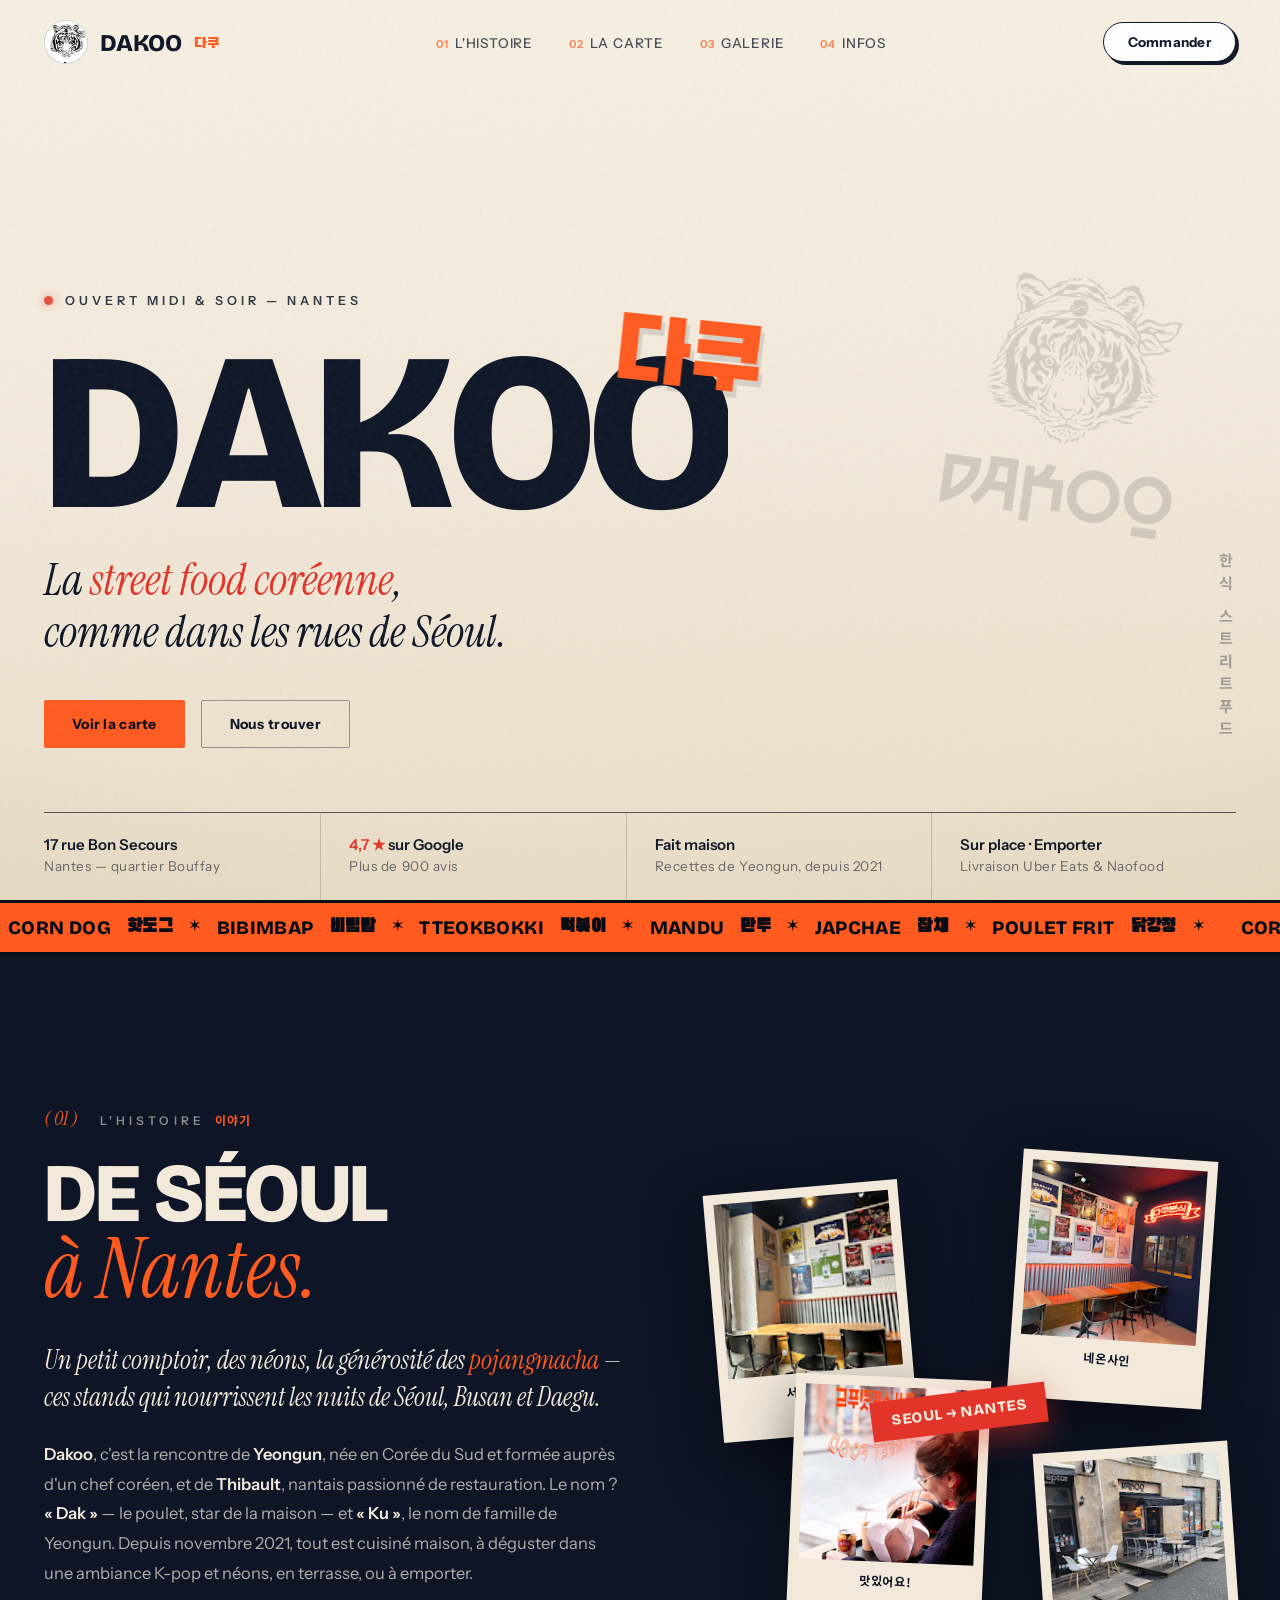
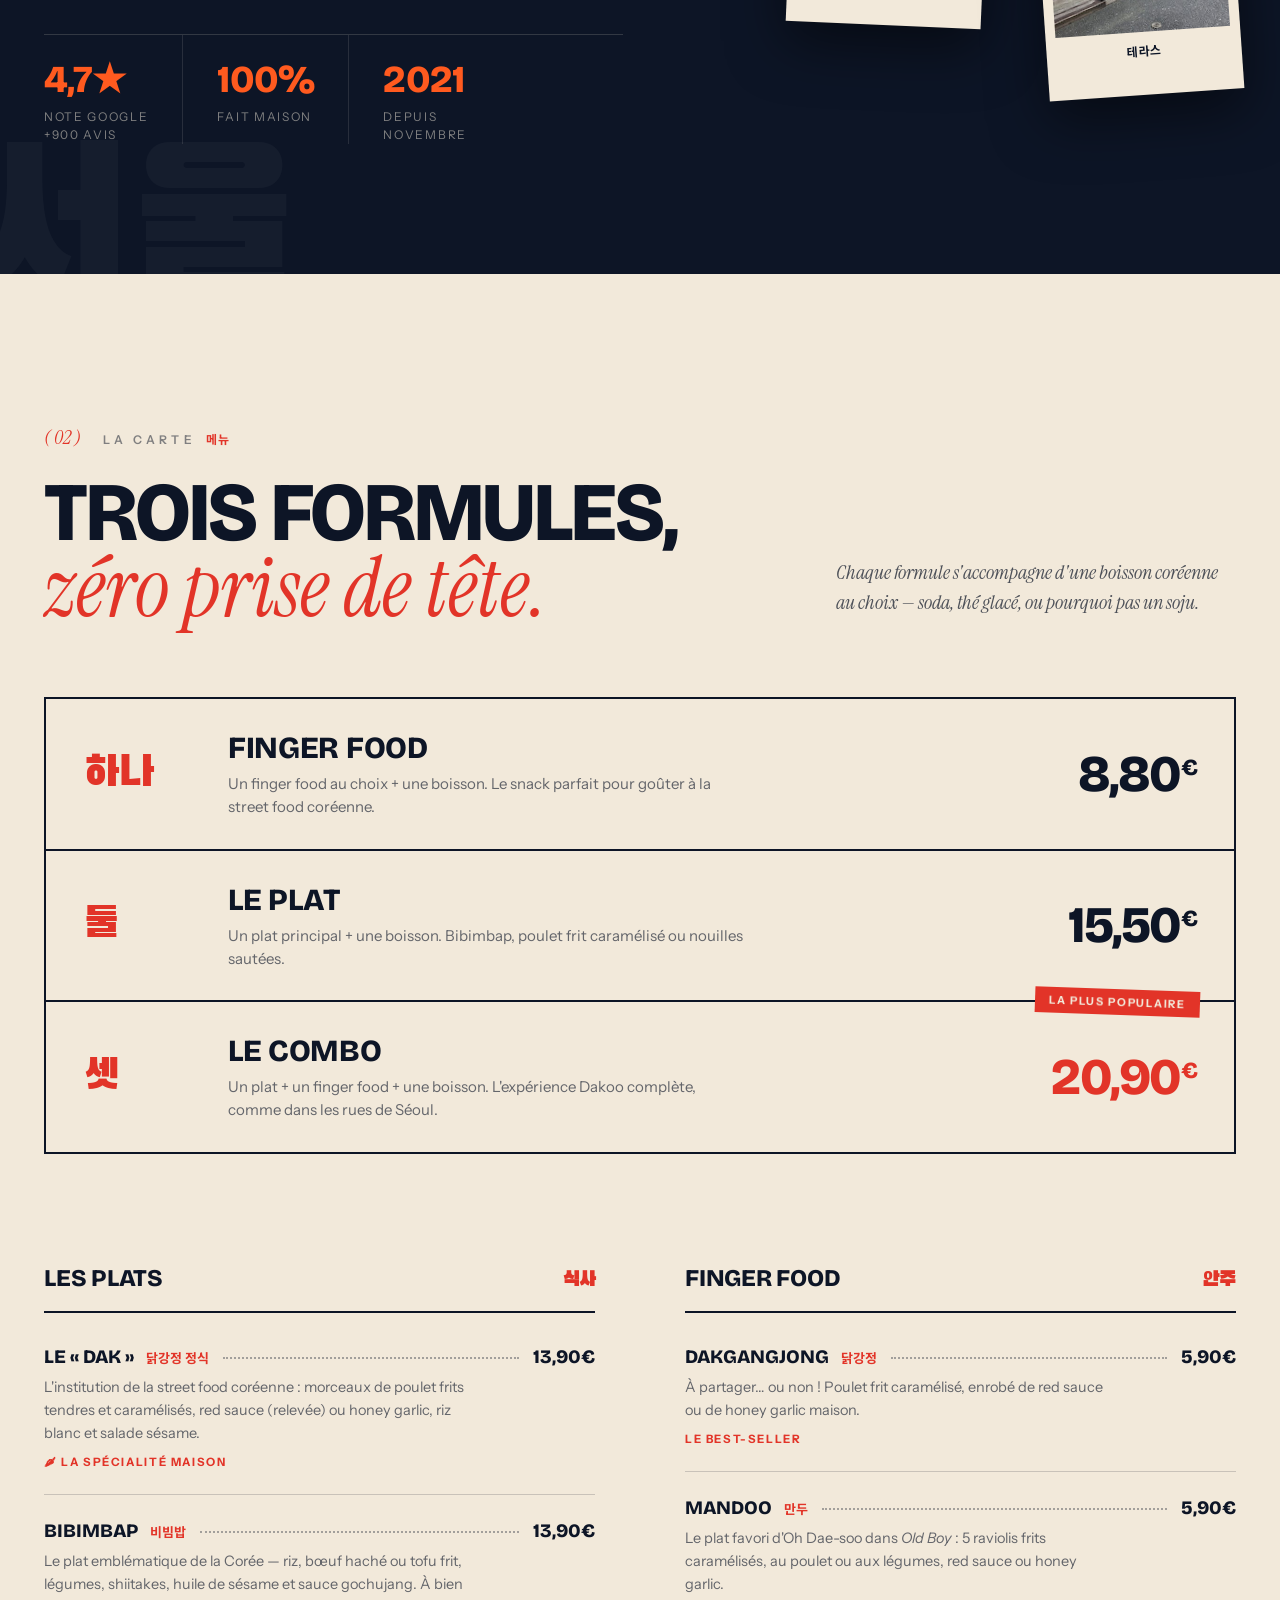
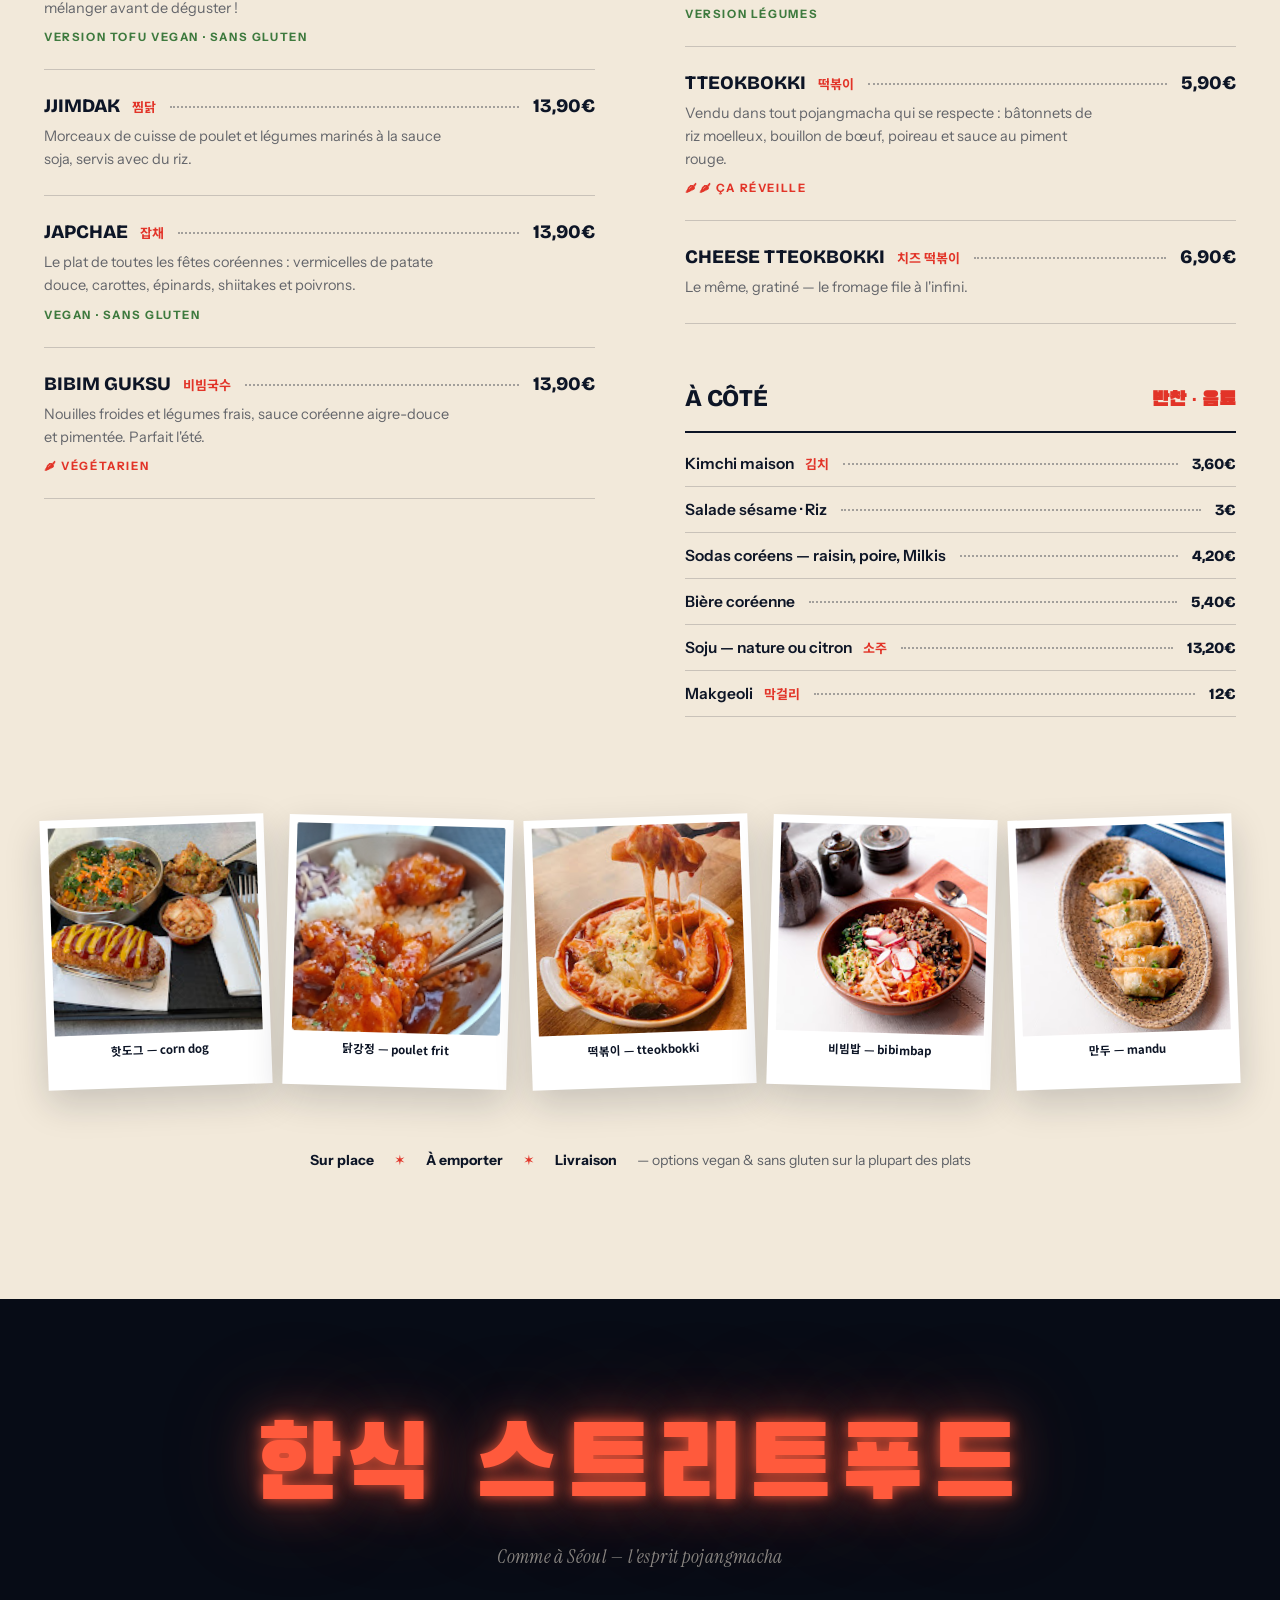
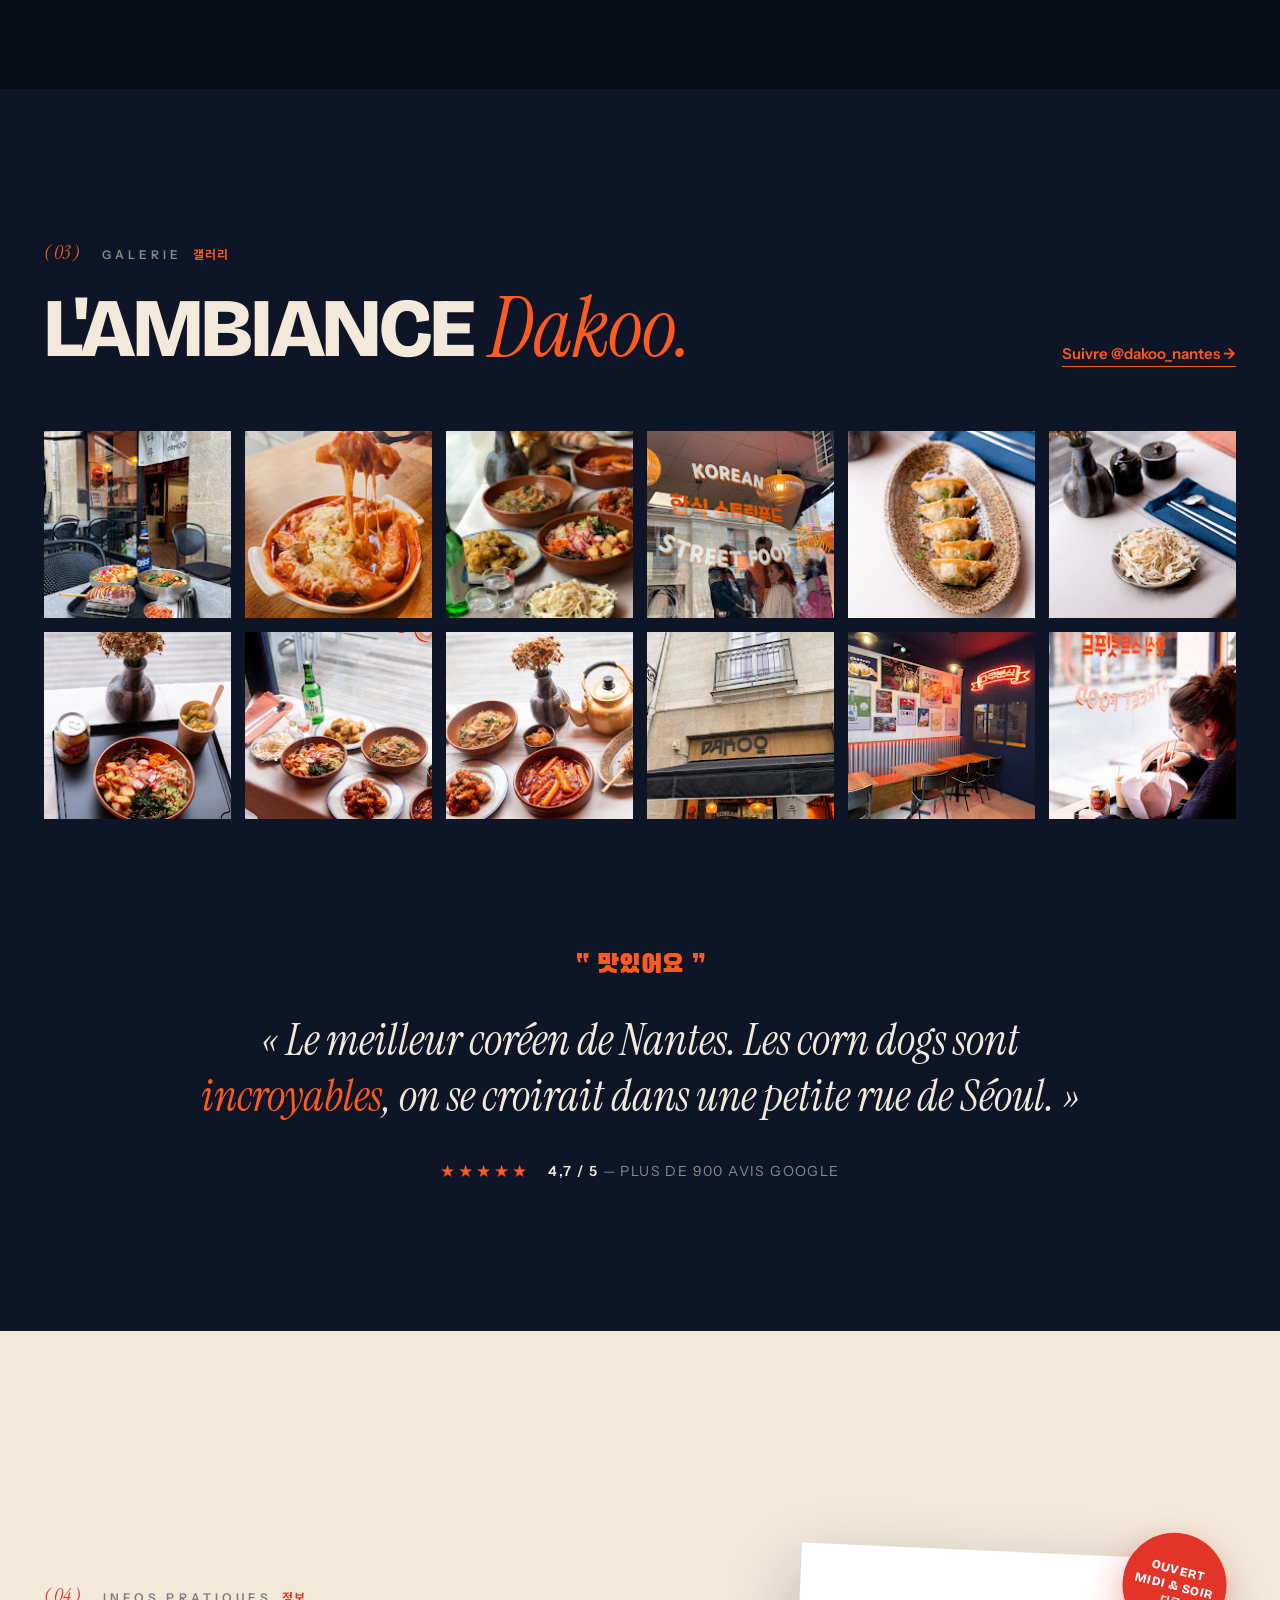
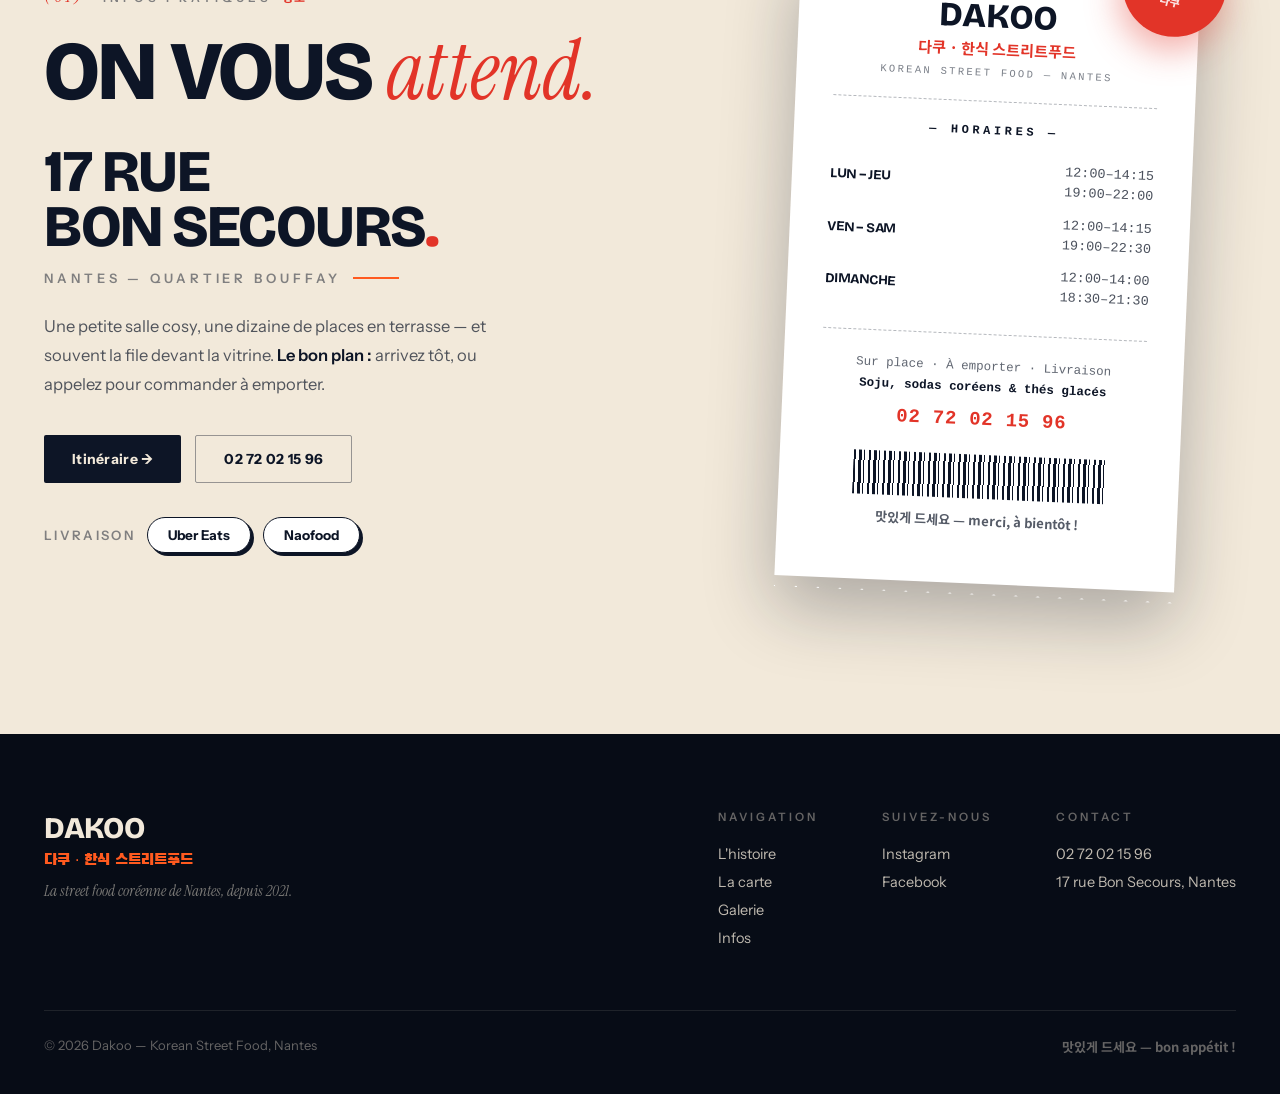
==== index.html @ 5d73904b "Site Dakoo — Korean street food Nantes Co-Authored-By: Claude Fable 5 <noreply@anthropic.com>" ====
<!DOCTYPE html>
<html lang="fr">
<head>
<meta charset="UTF-8">
<meta name="viewport" content="width=device-width, initial-scale=1.0">
<title>DAKOO — Korean Street Food · Nantes</title>
<meta name="description" content="DAKOO — Korean street food à Nantes. Corn dogs, bibimbap, tteokbokki, poulet frit coréen. 17 rue Bon Secours, 44000 Nantes. Sur place, à emporter ou en livraison.">
<link rel="preconnect" href="https://fonts.googleapis.com">
<link rel="preconnect" href="https://fonts.gstatic.com" crossorigin>
<link href="https://fonts.googleapis.com/css2?family=Bricolage+Grotesque:opsz,wght@12..96,800&family=Black+Han+Sans&family=Instrument+Serif:ital@0;1&family=Instrument+Sans:ital,wght@0,400;0,500;0,600;0,700;1,400&family=Noto+Sans+KR:wght@400;700&display=swap" rel="stylesheet">
<link rel="icon" type="image/jpeg" href="assets/logo-tiger.jpg">
<style>
:root{
  --navy:#0D1526;
  --navy-2:#16213C;
  --orange:#FF5A1F;
  --orange-soft:#FF7A45;
  --red:#E23428;
  --paper:#F2E9DA;
  --paper-2:#EADFCB;
  --ink:#070C16;
  --font-display:'Bricolage Grotesque',sans-serif;
  --font-hangul:'Black Han Sans',sans-serif;
  --font-serif:'Instrument Serif',serif;
  --font-body:'Instrument Sans',sans-serif;
  --font-kr:'Noto Sans KR',sans-serif;
}
*{margin:0;padding:0;box-sizing:border-box}
html{scroll-behavior:smooth}
body{
  font-family:var(--font-body);
  background:var(--navy);
  color:var(--paper);
  overflow-x:hidden;
  -webkit-font-smoothing:antialiased;
}
::selection{background:var(--orange);color:var(--navy)}
body::after{
  content:"";position:fixed;inset:0;pointer-events:none;z-index:2000;opacity:.055;
  background-image:url("data:image/svg+xml,%3Csvg viewBox='0 0 200 200' xmlns='http://www.w3.org/2000/svg'%3E%3Cfilter id='n'%3E%3CfeTurbulence type='fractalNoise' baseFrequency='0.9' numOctaves='2'/%3E%3C/filter%3E%3Crect width='100%25' height='100%25' filter='url(%23n)'/%3E%3C/svg%3E");
}

/* ---------- typographie de base ---------- */
.d{font-family:var(--font-display);font-weight:800;text-transform:uppercase;letter-spacing:-.02em;line-height:.92}
.serif{font-family:var(--font-serif);font-style:italic;font-weight:400;text-transform:none;letter-spacing:0}
.hangul{font-family:var(--font-hangul);font-weight:400}

/* ---------- nav ---------- */
nav{
  position:fixed;top:0;left:0;right:0;z-index:1000;
  display:flex;align-items:center;justify-content:space-between;
  padding:20px 44px;
  transition:background .4s, box-shadow .4s, padding .4s;
}
nav.scrolled{background:rgba(13,21,38,.9);backdrop-filter:blur(16px);padding:13px 44px;box-shadow:0 1px 0 rgba(242,233,218,.09)}
.nav-logo{display:flex;align-items:center;gap:12px;text-decoration:none;color:var(--navy)}
.nav-logo .disc{
  width:44px;height:44px;border-radius:50%;background:#fff;overflow:hidden;
  border:1.5px solid rgba(13,21,38,.2);flex:0 0 44px;display:block;
}
.nav-logo .disc img{
  width:100%;height:100%;object-fit:cover;display:block;
  transform:scale(1.55) translateY(15%);
}
nav.scrolled .nav-logo .disc{border-color:rgba(242,233,218,.25)}
.nav-logo .n,.nav-logo .k{position:relative;top:1px}
nav.scrolled .nav-logo{color:var(--paper)}
nav.scrolled .nav-links a{color:var(--paper)}
nav.scrolled .burger span{background:var(--paper)}
.nav-logo .n{font-family:var(--font-display);font-weight:800;font-size:24px;letter-spacing:-.01em}
.nav-logo .k{font-family:var(--font-hangul);font-size:15px;color:var(--orange)}
.nav-links{display:flex;gap:36px;align-items:center;list-style:none}
.nav-links a{
  color:var(--navy);text-decoration:none;font-size:13.5px;font-weight:500;letter-spacing:.06em;
  text-transform:uppercase;opacity:.75;transition:opacity .2s,color .2s;
}
.nav-links a i{font-style:normal;color:var(--orange);font-size:11px;margin-right:6px;font-weight:600}
.nav-links .m-cta{display:none}
.nav-links a:hover{opacity:1;color:var(--orange)}
.btn{
  display:inline-flex;align-items:center;gap:10px;
  background:var(--orange);color:var(--ink);
  font-family:var(--font-body);font-weight:700;font-size:14px;letter-spacing:.02em;
  padding:14px 28px;border-radius:2px;text-decoration:none;border:none;cursor:pointer;
  transition:transform .25s cubic-bezier(.2,.8,.2,1),box-shadow .25s,background .25s;
}
.btn:hover{transform:translate(-2px,-2px);box-shadow:4px 4px 0 rgba(242,233,218,.9);background:var(--orange-soft)}
.btn.line{background:transparent;color:var(--navy);border:1.5px solid rgba(13,21,38,.4)}
.btn.line:hover{border-color:var(--red);color:var(--red);box-shadow:none}
.btn.nav-cta{
  background:#fff;color:var(--navy);
  border:1.5px solid var(--navy);border-radius:100px;
  padding:11px 24px;font-size:13.5px;
  box-shadow:3px 3px 0 var(--navy);
}
.btn.nav-cta:hover{
  transform:translate(-1px,-1px);
  box-shadow:4px 4px 0 var(--navy);
  background:#fff;color:var(--red);
}
nav.scrolled .btn.nav-cta{box-shadow:3px 3px 0 var(--orange)}
nav.scrolled .btn.nav-cta:hover{box-shadow:4px 4px 0 var(--orange)}
.burger{display:none;background:none;border:none;cursor:pointer;padding:8px;z-index:1100}
.burger span{display:block;width:26px;height:2px;background:var(--navy);margin:6px 0;transition:.3s}
.burger.open span{background:var(--paper)}

/* ---------- hero — affiche papier ---------- */
.hero{
  min-height:100svh;position:relative;overflow:hidden;
  display:flex;flex-direction:column;justify-content:flex-end;
  padding:140px 44px 0;
  background:linear-gradient(178deg,#F7F0E3 0%,#F2E9DA 52%,#EADDC6 100%);
}
.hero-bg{position:absolute;inset:0;pointer-events:none}
.hero-bg .vignette{
  position:absolute;inset:0;
  background:radial-gradient(135% 95% at 50% 40%, transparent 55%, rgba(122,88,40,.1) 100%);
}
/* intro hero — cascade au chargement, easing doux, pas de bounce */
@keyframes fadeIn{from{opacity:0}}
@keyframes fadeUp{from{opacity:0;transform:translateY(26px)}}
@keyframes fadeDown{from{opacity:0;transform:translateY(-14px)}}
@keyframes riseLtr{from{transform:translateY(112%)}}
@keyframes popKr{from{opacity:0;transform:rotate(16deg) scale(.5)}}
.hero-title .big{overflow:hidden}
.hero-title .big i{font-style:normal;display:inline-block;will-change:transform}
nav{animation:fadeDown .9s cubic-bezier(.16,1,.3,1) .2s both}
.hero-eyebrow{animation:fadeUp .9s cubic-bezier(.16,1,.3,1) .35s both}
.hero-title .big i{animation:riseLtr 1.05s cubic-bezier(.16,1,.3,1) both}
.hero-title .big i:nth-child(1){animation-delay:.40s}
.hero-title .big i:nth-child(2){animation-delay:.47s}
.hero-title .big i:nth-child(3){animation-delay:.54s}
.hero-title .big i:nth-child(4){animation-delay:.61s}
.hero-title .big i:nth-child(5){animation-delay:.68s}
.hero-title .kr-over{animation:popKr .9s cubic-bezier(.16,1,.3,1) 1.05s both}
.hero-line{animation:fadeUp 1s cubic-bezier(.16,1,.3,1) .95s both}
.hero-ctas{animation:fadeUp 1s cubic-bezier(.16,1,.3,1) 1.15s both}
.hero-side{animation:fadeIn 1.4s ease 1.45s both}
.hero-tiger{animation:fadeIn 1.8s ease 1.25s both}
.hero-meta{animation:fadeUp 1.1s cubic-bezier(.16,1,.3,1) 1.3s both}
@media (prefers-reduced-motion:reduce){
  nav,.hero-eyebrow,.hero-title .big i,.hero-title .kr-over,.hero-line,
  .hero-ctas,.hero-side,.hero-tiger,.hero-meta{animation:none}
  .reveal{opacity:1;transform:none;transition:none}
}
.hero-inner{max-width:1360px;margin:0 auto;width:100%;position:relative;padding-bottom:64px}
.hero-eyebrow{
  display:flex;align-items:center;gap:12px;
  font-size:12.5px;font-weight:600;letter-spacing:.32em;text-transform:uppercase;color:var(--navy);
  margin-bottom:34px;opacity:.85;
}
.hero-eyebrow::before{content:"";width:9px;height:9px;border-radius:50%;background:var(--red);box-shadow:0 0 10px rgba(226,52,40,.6)}
.hero-title{position:relative;display:inline-block}
.hero-title .big{
  font-family:var(--font-display);font-weight:800;text-transform:uppercase;
  font-size:clamp(88px,17.5vw,268px);line-height:.82;letter-spacing:-.035em;color:var(--navy);
  display:block;
}
.hero-title .kr-over{
  position:absolute;top:-.28em;right:-.42em;
  font-family:var(--font-hangul);font-size:clamp(40px,7vw,104px);color:var(--orange);
  transform:rotate(6deg);line-height:1;
  text-shadow:4px 6px 0 rgba(13,21,38,.12);
  z-index:2;
}
.hero-line{
  font-family:var(--font-serif);font-style:italic;
  font-size:clamp(24px,3.4vw,46px);color:var(--navy);line-height:1.18;
  margin-top:26px;max-width:16em;
}
.hero-line .o{color:var(--red)}
.hero-ctas{margin-top:42px;display:flex;gap:16px;flex-wrap:wrap}
.hero-ctas .btn:hover{box-shadow:4px 4px 0 var(--navy)}
.hero-side{
  position:absolute;right:0;bottom:70px;
  writing-mode:vertical-rl;
  font-family:var(--font-kr);font-weight:700;font-size:15px;letter-spacing:.5em;
  color:rgba(13,21,38,.35);
}
.hero-tiger{
  position:absolute;top:46%;right:4%;transform:translateY(-50%) rotate(8deg);
  width:min(30vw,330px);opacity:.13;pointer-events:none;
  mix-blend-mode:multiply;
}
.hero-meta{
  border-top:1.5px solid rgba(13,21,38,.7);
  display:flex;gap:0;flex-wrap:wrap;
  max-width:1360px;margin:0 auto;width:100%;
}
.hero-meta > div{
  flex:1;min-width:200px;padding:22px 28px 26px;
  border-right:1px solid rgba(13,21,38,.18);
  font-size:13.5px;letter-spacing:.04em;color:rgba(13,21,38,.6);
}
.hero-meta > div:first-child{padding-left:0}
.hero-meta > div:last-child{border-right:none}
.hero-meta b{display:block;color:var(--navy);font-weight:600;font-size:15px;margin-bottom:4px;letter-spacing:0}
.hero-meta .star{color:var(--red)}

/* ---------- marquee ---------- */
.marquee{
  background:var(--orange);color:var(--ink);
  overflow:hidden;white-space:nowrap;padding:13px 0;
  border-top:3px solid var(--ink);border-bottom:3px solid var(--ink);
}
.marquee-track{display:inline-flex;animation:scroll 30s linear infinite}
.marquee span{
  font-family:var(--font-display);font-weight:800;font-size:19px;letter-spacing:.02em;text-transform:uppercase;
  padding:0 8px;display:inline-flex;align-items:center;gap:16px;
}
.marquee span i{font-style:normal;font-family:var(--font-hangul);font-size:18px}
.marquee span em{font-style:normal;font-size:13px;position:relative;top:-2px}
@keyframes scroll{to{transform:translateX(-50%)}}

/* ---------- sections communes ---------- */
section{position:relative}
.wrap{max-width:1280px;margin:0 auto;padding:0 44px}
.sec-head{display:flex;align-items:baseline;gap:22px;margin-bottom:26px}
.sec-head .no{
  font-family:var(--font-serif);font-style:italic;font-size:20px;color:var(--orange);
}
.sec-head .lbl{
  font-size:12px;font-weight:600;letter-spacing:.34em;text-transform:uppercase;color:rgba(242,233,218,.55);
}
.sec-head .lbl i{font-style:normal;font-family:var(--font-kr);font-weight:700;letter-spacing:.1em;color:var(--orange);margin-left:10px}
h2{
  font-family:var(--font-display);font-weight:800;text-transform:uppercase;letter-spacing:-.025em;
  font-size:clamp(44px,6.5vw,96px);line-height:.9;color:var(--paper);
}
h2 .it{font-family:var(--font-serif);font-style:italic;font-weight:400;text-transform:none;letter-spacing:0;color:var(--orange)}
.reveal{opacity:0;transform:translateY(42px);transition:opacity .9s cubic-bezier(.2,.7,.2,1),transform .9s cubic-bezier(.2,.7,.2,1)}
.reveal.visible{opacity:1;transform:translateY(0)}
.reveal.d1{transition-delay:.08s}.reveal.d2{transition-delay:.16s}.reveal.d3{transition-delay:.24s}.reveal.d4{transition-delay:.32s}

/* ---------- histoire ---------- */
.story{padding:150px 0 130px;background:var(--navy)}
.story-grid{display:grid;grid-template-columns:1.05fr .95fr;gap:90px;align-items:center}
.story-grid > *{min-width:0}
.story .lede{
  font-family:var(--font-serif);font-style:italic;
  font-size:clamp(21px,2vw,26px);line-height:1.45;color:var(--paper);
  margin-top:34px;
}
.story .lede .o{color:var(--orange)}
.story p.txt{font-size:16.5px;line-height:1.8;font-weight:400;color:rgba(242,233,218,.72);margin-top:24px}
.story p.txt strong{color:var(--paper);font-weight:600}
.story p.txt .kr{font-family:var(--font-kr);font-weight:700;color:var(--orange)}
.story-stats{
  display:flex;flex-wrap:wrap;row-gap:14px;margin-top:46px;border-top:1px solid rgba(242,233,218,.16);
}
.stat{padding:22px 34px 0 0;margin-right:34px;border-right:1px solid rgba(242,233,218,.12)}
.stat:last-child{border-right:none;margin-right:0}
.stat .num{font-family:var(--font-display);font-weight:800;font-size:38px;color:var(--orange);letter-spacing:-.02em}
.stat .lbl{font-size:12px;letter-spacing:.14em;text-transform:uppercase;color:rgba(242,233,218,.5);margin-top:6px;line-height:1.5}
.story-visual{position:relative;height:540px}
.polaroid{
  position:absolute;background:var(--paper);padding:10px 10px 36px;
  box-shadow:0 20px 55px rgba(0,0,0,.5);
  transition:transform .4s cubic-bezier(.2,.8,.2,1);
}
.polaroid:hover{transform:scale(1.05) rotate(0deg) !important;z-index:10}
.polaroid img{width:175px;height:175px;object-fit:cover;display:block}
.polaroid .cap{
  font-family:var(--font-kr);font-weight:700;font-size:12px;color:var(--navy);
  text-align:center;margin-top:10px;letter-spacing:.06em;
}
.p1{top:6%;left:0;transform:rotate(-5deg)}
.p2{top:0;right:5%;transform:rotate(4deg)}
.p3{bottom:13%;left:15%;transform:rotate(2.5deg)}
.p4{bottom:0;right:0;transform:rotate(-4deg)}
.story-sticker{
  position:absolute;top:44%;right:36%;z-index:5;
  background:var(--red);color:var(--paper);
  font-family:var(--font-display);font-weight:800;text-transform:uppercase;
  padding:11px 20px;font-size:15px;letter-spacing:.04em;transform:rotate(-7deg);
  box-shadow:0 12px 30px rgba(226,52,40,.45);
}
.story-hangul-bg{
  position:absolute;left:-30px;bottom:-60px;
  font-family:var(--font-hangul);font-size:200px;line-height:1;
  color:rgba(242,233,218,.04);pointer-events:none;user-select:none;
}

/* ---------- carte ---------- */
.menu{padding:150px 0 130px;background:var(--paper);color:var(--navy)}
.menu h2{color:var(--navy)}
.menu .sec-head .lbl{color:rgba(13,21,38,.5)}
.menu .sec-head .no{color:var(--red)}
.menu .sec-head .lbl i{color:var(--red)}
.menu-top{display:flex;justify-content:space-between;align-items:flex-end;gap:40px;flex-wrap:wrap}
.menu-top .intro{
  font-family:var(--font-serif);font-style:italic;font-size:20px;line-height:1.5;
  color:rgba(13,21,38,.72);max-width:400px;padding-bottom:10px;
}
/* formules — bandes */
.formules{margin-top:70px;border:2.5px solid var(--navy)}
.formule{
  display:grid;grid-template-columns:110px 1fr auto;align-items:center;gap:34px;
  padding:30px 38px;border-bottom:2.5px solid var(--navy);
  transition:background .25s;position:relative;
}
.formule:last-child{border-bottom:none}
.formule:hover{background:#fff}
.formule .f-kr{font-family:var(--font-hangul);font-size:42px;color:var(--red);line-height:1}
.formule .f-body h3{
  font-family:var(--font-display);font-weight:800;text-transform:uppercase;letter-spacing:-.01em;
  font-size:clamp(22px,2.4vw,32px);color:var(--navy);
}
.formule .f-body p{font-size:15px;color:rgba(13,21,38,.62);margin-top:6px;line-height:1.55;max-width:520px}
.formule .f-price{
  font-family:var(--font-display);font-weight:800;font-size:clamp(34px,4vw,54px);
  color:var(--navy);letter-spacing:-.03em;white-space:nowrap;
}
.formule .f-price sup{font-size:.45em;vertical-align:.7em;font-weight:800}
.formule.star .f-price, .formule.star .f-kr{color:var(--red)}
.formule .pop{
  position:absolute;top:-13px;right:34px;background:var(--red);color:var(--paper);
  font-size:11px;font-weight:700;letter-spacing:.16em;text-transform:uppercase;
  padding:6px 14px;transform:rotate(2deg);
}
/* liste des plats */
.carte{margin-top:110px;display:grid;grid-template-columns:1fr 1fr;gap:0 90px}
.carte > *{min-width:0}
.carte-col-title{
  font-family:var(--font-display);font-weight:800;text-transform:uppercase;letter-spacing:-.01em;
  font-size:24px;color:var(--navy);padding-bottom:18px;margin-bottom:8px;
  border-bottom:2.5px solid var(--navy);
  display:flex;justify-content:space-between;align-items:baseline;
}
.carte-col-title .kr{font-family:var(--font-hangul);font-size:20px;color:var(--red)}
.plat{padding:24px 0;border-bottom:1px solid rgba(13,21,38,.18)}
.plat-line{display:flex;align-items:baseline;gap:14px}
.plat-line h4{
  font-family:var(--font-display);font-weight:800;text-transform:uppercase;
  font-size:19px;color:var(--navy);letter-spacing:0;
}
.plat-line h4 .kr{font-family:var(--font-kr);font-weight:700;font-size:13px;color:var(--red);margin-left:8px;text-transform:none;white-space:nowrap}
.plat-line .dots{flex:1;border-bottom:2px dotted rgba(13,21,38,.35);position:relative;top:-4px;min-width:26px}
.plat-line .price{font-family:var(--font-display);font-weight:800;font-size:19px;color:var(--navy);white-space:nowrap}
.plat.small{padding:13px 0}
.plat.small h4{font-family:var(--font-body);font-weight:600;font-size:15.5px;text-transform:none}
.plat.small .price{font-size:15.5px}
.plat p{font-size:14.5px;line-height:1.6;color:rgba(13,21,38,.62);margin-top:8px;max-width:420px}
.plat .tag{
  display:inline-block;margin-top:10px;font-size:11.5px;font-weight:700;letter-spacing:.14em;text-transform:uppercase;
  color:var(--red);
}
.plat .tag.veg{color:#3E7A3E}
/* bande photos */
.food-strip{margin-top:100px;display:grid;grid-template-columns:repeat(5,1fr);gap:18px}
.food-strip figure{position:relative;background:#fff;padding:8px 8px 30px;box-shadow:0 14px 36px rgba(13,21,38,.18)}
.food-strip figure:nth-child(odd){transform:rotate(-2deg)}
.food-strip figure:nth-child(even){transform:rotate(1.6deg)}
.food-strip figure:hover{transform:rotate(0);transition:transform .35s cubic-bezier(.2,.8,.2,1)}
.food-strip img{width:100%;aspect-ratio:1;object-fit:cover;display:block}
.food-strip figcaption{
  font-family:var(--font-kr);font-weight:700;font-size:11.5px;color:var(--navy);
  text-align:center;margin-top:8px;
}
.menu-foot{
  margin-top:64px;display:flex;justify-content:center;align-items:center;gap:12px 20px;flex-wrap:wrap;
  font-size:14px;color:rgba(13,21,38,.65);text-align:center;
}
.menu-foot .sep{color:var(--red)}
.menu-foot b{color:var(--navy)}

/* ---------- néon break ---------- */
.neon-break{
  background:var(--ink);padding:120px 24px;text-align:center;position:relative;overflow:hidden;
}
.neon-break .kr-neon{
  font-family:var(--font-hangul);
  font-size:clamp(44px,8vw,110px);
  color:#FF5A3C;letter-spacing:.06em;line-height:1;
  text-shadow:0 0 14px rgba(255,90,60,.85),0 0 46px rgba(255,90,60,.5),0 0 110px rgba(255,90,60,.3);
  animation:flicker 7s linear infinite;
}
@keyframes flicker{0%,92%,94%,100%{opacity:1}93%{opacity:.45}95.5%{opacity:.7}}
.neon-break .sub{
  margin-top:22px;font-family:var(--font-serif);font-style:italic;
  font-size:19px;color:rgba(242,233,218,.55);letter-spacing:.02em;
}

/* ---------- galerie ---------- */
.gallery{padding:150px 0 130px;background:var(--navy)}
.gallery-head{display:flex;justify-content:space-between;align-items:flex-end;gap:30px;flex-wrap:wrap}
.gallery-head a{
  color:var(--orange);font-weight:600;text-decoration:none;font-size:15px;
  border-bottom:1.5px solid var(--orange);padding-bottom:3px;
}
.gallery-head a:hover{color:var(--orange-soft);border-color:var(--orange-soft)}
.gallery-grid{display:grid;grid-template-columns:repeat(6,1fr);gap:14px;margin-top:64px}
.g-item{overflow:hidden;aspect-ratio:1;position:relative;background:var(--navy-2)}
.g-item img{width:100%;height:100%;object-fit:cover;transition:transform .6s cubic-bezier(.2,.8,.2,1)}
.g-item:hover img{transform:scale(1.07)}

/* ---------- avis ---------- */
.reviews{padding:0 0 150px;background:var(--navy)}
.review-inner{max-width:940px;margin:0 auto;text-align:center}
.review-inner .q-kr{font-family:var(--font-hangul);font-size:26px;color:var(--orange);margin-bottom:30px}
.review-inner blockquote{
  font-family:var(--font-serif);font-style:italic;
  font-size:clamp(26px,3.4vw,44px);line-height:1.3;color:var(--paper);
}
.review-inner blockquote .o{color:var(--orange)}
.review-meta{
  margin-top:36px;display:flex;flex-wrap:wrap;align-items:center;justify-content:center;gap:10px 18px;
  font-size:14px;letter-spacing:.1em;text-transform:uppercase;color:rgba(242,233,218,.55);
}
.review-meta .stars{color:var(--orange);letter-spacing:3px;font-size:17px}
.review-meta b{color:var(--paper);font-weight:600}

/* ---------- infos ---------- */
.infos{padding:150px 0;background:var(--paper);color:var(--navy);overflow:hidden}
.infos h2{color:var(--navy)}
.infos .sec-head .lbl{color:rgba(13,21,38,.5)}
.infos .sec-head .no{color:var(--red)}
.infos .sec-head .lbl i{color:var(--red)}
.infos-grid{display:grid;grid-template-columns:1.1fr .9fr;gap:90px;margin-top:70px;align-items:center}
.infos-grid > *{min-width:0}
.infos-left .big-addr{
  font-family:var(--font-display);font-weight:800;text-transform:uppercase;line-height:.94;
  font-size:clamp(38px,4.6vw,64px);color:var(--navy);letter-spacing:-.025em;
}
.infos-left .big-addr .accent-red{color:var(--red)}
.infos-left .hood{
  margin-top:16px;font-size:13px;font-weight:600;letter-spacing:.3em;text-transform:uppercase;
  color:rgba(13,21,38,.5);display:flex;align-items:center;gap:12px;
}
.infos-left .hood::after{content:"";flex:0 0 46px;height:2px;background:var(--orange)}
.infos-left p.note{font-size:16.5px;line-height:1.75;color:rgba(13,21,38,.7);margin-top:26px;max-width:480px}
.infos-left p.note strong{color:var(--navy);font-weight:600}
.infos-ctas{display:flex;gap:14px;margin-top:36px;flex-wrap:wrap}
.btn.navy{background:var(--navy);color:var(--paper)}
.btn.navy:hover{background:var(--navy-2);box-shadow:4px 4px 0 var(--red)}
.btn.ghost-dark{background:transparent;color:var(--navy);border:1.5px solid rgba(13,21,38,.4)}
.btn.ghost-dark:hover{border-color:var(--red);color:var(--red);box-shadow:none}
.delivery-row{margin-top:34px;display:flex;align-items:center;gap:12px;flex-wrap:wrap}
.delivery-row .lbl{font-size:13px;letter-spacing:.18em;text-transform:uppercase;font-weight:600;color:rgba(13,21,38,.5)}
.delivery-row span.pill-d{
  background:#fff;border:1.5px solid var(--navy);border-radius:100px;
  padding:9px 20px;font-size:13.5px;font-weight:700;color:var(--navy);
  box-shadow:3px 3px 0 var(--navy);
}
/* ticket de caisse */
.ticket-wrap{position:relative;display:flex;justify-content:center}
.ticket{
  background:#fff;width:100%;max-width:400px;padding:44px 38px 54px;position:relative;
  transform:rotate(2.5deg);
  box-shadow:0 30px 70px rgba(13,21,38,.3);
  font-family:ui-monospace,'SF Mono',Menlo,monospace;color:var(--navy);
}
.ticket::after{
  content:"";position:absolute;left:0;right:0;bottom:-11px;height:12px;
  background:linear-gradient(-45deg,#fff 8px,transparent 0),linear-gradient(45deg,#fff 8px,transparent 0);
  background-size:22px 22px;background-repeat:repeat-x;background-position:0 0;
}
.ticket::before{
  content:"";position:absolute;left:0;right:0;top:-11px;height:12px;
  background:linear-gradient(135deg,#fff 8px,transparent 0),linear-gradient(-135deg,#fff 8px,transparent 0);
  background-size:22px 22px;background-repeat:repeat-x;background-position:0 12px;
}
.ticket .t-head{text-align:center}
.ticket .t-head .t-logo{font-family:var(--font-display);font-weight:800;font-size:34px;letter-spacing:.02em}
.ticket .t-head .t-kr{font-family:var(--font-kr);font-weight:700;font-size:15px;color:var(--red);margin-top:2px}
.ticket .t-head .t-sub{font-size:10.5px;letter-spacing:.22em;margin-top:8px;color:rgba(13,21,38,.55)}
.ticket hr{border:none;border-top:1.5px dashed rgba(13,21,38,.3);margin:22px 0}
.ticket .t-title{font-size:12px;letter-spacing:.3em;text-align:center;font-weight:700;margin-bottom:16px}
.ticket .t-row{display:flex;justify-content:space-between;align-items:center;gap:10px;font-size:13.5px;padding:6px 0;line-height:1.5}
.ticket .t-row .d{font-weight:700}
.ticket .t-row .h{text-align:right;color:rgba(13,21,38,.75)}
.ticket .t-line{font-size:12.5px;text-align:center;color:rgba(13,21,38,.65);line-height:1.7}
.ticket .t-line strong{color:var(--navy)}
.ticket .t-tel{display:block;text-align:center;font-size:19px;font-weight:700;color:var(--red);text-decoration:none;margin-top:10px;letter-spacing:.04em}
.ticket .t-tel:hover{text-decoration:underline}
.ticket .barcode{
  height:44px;margin:24px auto 0;width:78%;
  background:repeating-linear-gradient(90deg,var(--navy) 0 2px,transparent 2px 5px,var(--navy) 5px 8px,transparent 8px 10px,var(--navy) 10px 11px,transparent 11px 15px);
}
.ticket .t-thanks{font-family:var(--font-kr);font-weight:700;text-align:center;font-size:13px;margin-top:12px;color:rgba(13,21,38,.7)}
.ticket .stamp{
  position:absolute;top:-26px;right:-26px;width:104px;height:104px;border-radius:50%;
  background:var(--red);color:#fff;display:flex;flex-direction:column;align-items:center;justify-content:center;
  font-family:var(--font-display);font-weight:800;text-transform:uppercase;
  font-size:12.5px;letter-spacing:.05em;line-height:1.3;text-align:center;
  transform:rotate(12deg);box-shadow:0 14px 34px rgba(226,52,40,.4);
}
.ticket .stamp em{font-family:var(--font-kr);font-style:normal;font-weight:900;font-size:11px;opacity:.85}
.ticket-wrap:hover .ticket{transform:rotate(1deg) translateY(-6px);transition:transform .5s cubic-bezier(.2,.8,.2,1)}

/* ---------- footer ---------- */
footer{background:var(--ink);padding:76px 0 38px;color:var(--paper)}
.footer-top{display:flex;justify-content:space-between;align-items:flex-start;gap:44px;flex-wrap:wrap}
.footer-brand .n{font-family:var(--font-display);font-weight:800;font-size:30px;letter-spacing:-.01em}
.footer-brand .k{font-family:var(--font-hangul);color:var(--orange);font-size:16px;margin-top:4px}
.footer-brand .s{font-family:var(--font-serif);font-style:italic;font-size:14.5px;color:rgba(242,233,218,.5);margin-top:12px}
.footer-links{display:flex;gap:64px;flex-wrap:wrap}
.footer-links h5{font-size:11.5px;letter-spacing:.26em;text-transform:uppercase;color:rgba(242,233,218,.4);margin-bottom:16px;font-weight:600}
.footer-links a{display:block;color:rgba(242,233,218,.78);text-decoration:none;font-size:14.5px;padding:5px 0}
.footer-links a:hover{color:var(--orange)}
.footer-bottom{
  margin-top:58px;padding-top:26px;border-top:1px solid rgba(242,233,218,.1);
  display:flex;justify-content:space-between;gap:16px;flex-wrap:wrap;
  font-size:13px;color:rgba(242,233,218,.4);
}
.footer-bottom .kr{font-family:var(--font-kr);font-weight:700}

/* ---------- responsive ---------- */
@media (max-width:1024px){
  .story-grid{grid-template-columns:1fr;gap:80px}
  .story-visual{height:500px;max-width:540px;margin:0 auto}
  .carte{grid-template-columns:1fr;gap:0}
  .carte-col-title{margin-top:60px}
  .carte-col-title:first-child{margin-top:0}
  .food-strip{grid-template-columns:repeat(3,1fr);gap:22px}
  .food-strip figure:nth-child(n+4){display:none}
  .gallery-grid{grid-template-columns:repeat(4,1fr)}
  .infos-grid{grid-template-columns:1fr;gap:80px}
  .ticket{transform:rotate(1.5deg)}
  .hero-side{display:none}
  .hero-tiger{opacity:.07}
}
@media (max-width:680px){
  nav{padding:16px 22px}
  nav.scrolled{padding:11px 22px}
  .nav-links{
    position:fixed;inset:0;background:var(--navy);flex-direction:column;justify-content:center;
    gap:8px;transform:translateY(-100%);transition:transform .45s cubic-bezier(.2,.8,.2,1);
  }
  .nav-links.open{transform:translateY(0)}
  .nav-links a{
    font-family:var(--font-display);font-weight:800;font-size:34px;letter-spacing:-.01em;
    padding:10px 0;opacity:1;color:var(--paper);
  }
  .nav-links a i{font-size:14px;margin-right:14px}
  .nav-links .m-cta{margin-top:26px;display:block}
  .nav-links .m-cta a{
    font-family:var(--font-body);font-weight:700;font-size:15px;
    background:var(--orange);color:var(--ink);padding:15px 32px;border-radius:100px;
  }
  .burger{display:block}
  .burger.open span:nth-child(1){transform:translateY(8px) rotate(45deg)}
  .burger.open span:nth-child(2){opacity:0}
  .burger.open span:nth-child(3){transform:translateY(-8px) rotate(-45deg)}
  .nav-cta{display:none}
  .wrap{padding:0 22px}
  .hero{padding:110px 22px 0}
  .hero-title .kr-over{right:-.08em;top:-.34em}
  .hero-tiger{display:none}
  .hero-line{font-size:clamp(22px,6vw,26px)}
  .hero-ctas{margin-top:34px}
  .hero-ctas .btn{padding:13px 22px;font-size:13.5px}
  .hero-meta{display:grid;grid-template-columns:1fr 1fr;margin-top:8px}
  .hero-meta > div{
    padding:16px 12px 16px 0;border-right:none;min-width:0;
    border-bottom:1px solid rgba(13,21,38,.14);font-size:12.5px;
  }
  .hero-meta > div b{font-size:13.5px}
  .hero-meta > div:nth-last-child(-n+2){border-bottom:none}
  .neon-break{padding:90px 20px}
  .neon-break .kr-neon{font-size:clamp(32px,10vw,56px)}
  .marquee span{font-size:16px}
  .plat-line h4{font-size:17px}
  .plat-line .price{font-size:17px}
  .formule .pop{right:18px}
  .menu-top .intro{font-size:18px}
  .review-inner blockquote{font-size:clamp(23px,6.4vw,30px)}
  .infos-left .big-addr{font-size:clamp(34px,10vw,44px)}
  .footer-links{gap:36px}
  .story{padding:110px 0 100px}
  .menu,.gallery,.infos{padding:110px 0 100px}
  .reviews{padding:0 0 110px}
  .story-visual{height:440px}
  .polaroid img{width:130px;height:130px}
  .story-hangul-bg{font-size:120px}
  .formule{grid-template-columns:1fr;gap:14px;padding:26px 24px}
  .formule .f-kr{font-size:30px}
  .formule .f-price{font-size:40px}
  .food-strip{grid-template-columns:repeat(2,1fr)}
  .food-strip figure:nth-child(n+4){display:block}
  .food-strip figure:nth-child(n+5){display:none}
  .gallery-grid{grid-template-columns:repeat(2,1fr)}
  .ticket{padding:38px 26px 48px}
  .ticket .stamp{width:88px;height:88px;font-size:11px;top:-20px;right:-10px}
  .infos-grid{gap:70px}
  .stat{padding-right:20px;margin-right:20px}
  .stat .num{font-size:30px}
}
@media (max-height:840px){.scroll-hint{display:none}}
</style>
</head>
<body>

<nav id="nav">
  <a class="nav-logo" href="#top">
    <span class="disc"><img src="assets/logo-tiger.jpg" alt="Dakoo — logo tigre"></span>
    <span class="n">DAKOO</span><span class="k">다쿠</span>
  </a>
  <ul class="nav-links" id="navLinks">
    <li><a href="#histoire"><i>01</i>L'histoire</a></li>
    <li><a href="#menu"><i>02</i>La carte</a></li>
    <li><a href="#galerie"><i>03</i>Galerie</a></li>
    <li><a href="#infos"><i>04</i>Infos</a></li>
    <li class="m-cta"><a href="tel:+33272021596">Commander — 02 72 02 15 96</a></li>
  </ul>
  <div style="display:flex;align-items:center;gap:14px">
    <a class="btn nav-cta" href="tel:+33272021596">Commander</a>
    <button class="burger" id="burger" aria-label="Menu">
      <span></span><span></span><span></span>
    </button>
  </div>
</nav>

<header class="hero" id="top">
  <div class="hero-bg" aria-hidden="true">
    <div class="vignette"></div>
  </div>
  <img class="hero-tiger" src="assets/logo-tiger.jpg" alt="" aria-hidden="true">
  <div class="hero-inner">
    <div class="hero-eyebrow">Ouvert midi &amp; soir — Nantes</div>
    <div class="hero-title">
      <span class="big" role="text" aria-label="Dakoo"><i>D</i><i>A</i><i>K</i><i>O</i><i>O</i></span>
      <span class="kr-over">다쿠</span>
    </div>
    <p class="hero-line">La <span class="o">street food coréenne</span>,<br>comme dans les rues de Séoul.</p>
    <div class="hero-ctas">
      <a class="btn" href="#menu">Voir la carte</a>
      <a class="btn line" href="#infos">Nous trouver</a>
    </div>
    <div class="hero-side">한식 스트리트푸드</div>
  </div>
  <div class="hero-meta">
    <div><b>17 rue Bon Secours</b>Nantes — quartier Bouffay</div>
    <div><b><span class="star">4,7 ★</span> sur Google</b>Plus de 900 avis</div>
    <div><b>Fait maison</b>Recettes de Yeongun, depuis 2021</div>
    <div><b>Sur place · Emporter</b>Livraison Uber Eats &amp; Naofood</div>
  </div>
</header>

<div class="marquee" aria-hidden="true">
  <div class="marquee-track" id="marqueeTrack">
    <span>Corn dog <i>핫도그</i> <em>✶</em> Bibimbap <i>비빔밥</i> <em>✶</em> Tteokbokki <i>떡볶이</i> <em>✶</em> Mandu <i>만두</i> <em>✶</em> Japchae <i>잡채</i> <em>✶</em> Poulet frit <i>닭강정</i> <em>✶</em>&nbsp;</span>
    <span>Corn dog <i>핫도그</i> <em>✶</em> Bibimbap <i>비빔밥</i> <em>✶</em> Tteokbokki <i>떡볶이</i> <em>✶</em> Mandu <i>만두</i> <em>✶</em> Japchae <i>잡채</i> <em>✶</em> Poulet frit <i>닭강정</i> <em>✶</em>&nbsp;</span>
  </div>
</div>

<section class="story" id="histoire">
  <div class="story-hangul-bg" aria-hidden="true">서울</div>
  <div class="wrap">
    <div class="story-grid">
      <div>
        <div class="sec-head reveal"><span class="no">( 01 )</span><span class="lbl">L'histoire<i>이야기</i></span></div>
        <h2 class="reveal d1">De Séoul<br><span class="it">à Nantes.</span></h2>
        <p class="lede reveal d2">
          Un petit comptoir, des néons, la générosité des
          <span class="o">pojangmacha</span> — ces stands qui nourrissent
          les nuits de Séoul, Busan et Daegu.
        </p>
        <p class="txt reveal d3">
          <strong>Dakoo</strong>, c'est la rencontre de <strong>Yeongun</strong>, née en Corée du Sud
          et formée auprès d'un chef coréen, et de <strong>Thibault</strong>, nantais passionné de
          restauration. Le nom ? <strong>« Dak »</strong> — le poulet, star de la maison — et
          <strong>« Ku »</strong>, le nom de famille de Yeongun. Depuis novembre 2021, tout est
          cuisiné maison, à déguster dans une ambiance K-pop et néons, en terrasse, ou à emporter.
        </p>
        <div class="story-stats reveal d4">
          <div class="stat"><div class="num">4,7★</div><div class="lbl">Note Google<br>+900 avis</div></div>
          <div class="stat"><div class="num">100%</div><div class="lbl">Fait maison</div></div>
          <div class="stat"><div class="num">2021</div><div class="lbl">Depuis<br>novembre</div></div>
        </div>
      </div>
      <div class="story-visual reveal d2">
        <div class="polaroid p1"><img src="assets/IMG_5239.JPG" alt="Salle de Dakoo — affiches coréennes rétro"><div class="cap">서울 vibes</div></div>
        <div class="polaroid p2"><img src="assets/IMG_5235.JPG" alt="Néon rouge et murs bleu nuit"><div class="cap">네온사인</div></div>
        <div class="polaroid p3"><img src="assets/IMG_5252.JPG" alt="Cliente en train de déguster près de la vitrine"><div class="cap">맛있어요!</div></div>
        <div class="polaroid p4"><img src="assets/IMG_5246.JPG" alt="Terrasse de Dakoo rue Bon Secours"><div class="cap">테라스</div></div>
        <div class="story-sticker">Seoul → Nantes</div>
      </div>
    </div>
  </div>
</section>

<section class="menu" id="menu">
  <div class="wrap">
    <div class="menu-top">
      <div>
        <div class="sec-head reveal"><span class="no">( 02 )</span><span class="lbl">La carte<i>메뉴</i></span></div>
        <h2 class="reveal d1">Trois formules,<br><span class="it" style="color:var(--red)">zéro prise de tête.</span></h2>
      </div>
      <p class="intro reveal d2">Chaque formule s'accompagne d'une boisson coréenne au choix — soda, thé glacé, ou pourquoi pas un soju.</p>
    </div>

    <div class="formules reveal d2">
      <div class="formule">
        <div class="f-kr">하나</div>
        <div class="f-body">
          <h3>Finger food</h3>
          <p>Un finger food au choix + une boisson. Le snack parfait pour goûter à la street food coréenne.</p>
        </div>
        <div class="f-price">8,80<sup>€</sup></div>
      </div>
      <div class="formule">
        <div class="f-kr">둘</div>
        <div class="f-body">
          <h3>Le plat</h3>
          <p>Un plat principal + une boisson. Bibimbap, poulet frit caramélisé ou nouilles sautées.</p>
        </div>
        <div class="f-price">15,50<sup>€</sup></div>
      </div>
      <div class="formule star">
        <div class="pop">La plus populaire</div>
        <div class="f-kr">셋</div>
        <div class="f-body">
          <h3>Le combo</h3>
          <p>Un plat + un finger food + une boisson. L'expérience Dakoo complète, comme dans les rues de Séoul.</p>
        </div>
        <div class="f-price">20,90<sup>€</sup></div>
      </div>
    </div>

    <div class="carte">
      <div>
        <div class="carte-col-title reveal">Les plats <span class="kr">식사</span></div>
        <div class="plat reveal">
          <div class="plat-line"><h4>Le « Dak » <span class="kr">닭강정 정식</span></h4><span class="dots"></span><span class="price">13,90€</span></div>
          <p>L'institution de la street food coréenne : morceaux de poulet frits tendres et caramélisés, red sauce (relevée) ou honey garlic, riz blanc et salade sésame.</p>
          <span class="tag">🌶 La spécialité maison</span>
        </div>
        <div class="plat reveal d1">
          <div class="plat-line"><h4>Bibimbap <span class="kr">비빔밥</span></h4><span class="dots"></span><span class="price">13,90€</span></div>
          <p>Le plat emblématique de la Corée — riz, bœuf haché ou tofu frit, légumes, shiitakes, huile de sésame et sauce gochujang. À bien mélanger avant de déguster !</p>
          <span class="tag veg">Version tofu vegan · sans gluten</span>
        </div>
        <div class="plat reveal d2">
          <div class="plat-line"><h4>Jjimdak <span class="kr">찜닭</span></h4><span class="dots"></span><span class="price">13,90€</span></div>
          <p>Morceaux de cuisse de poulet et légumes marinés à la sauce soja, servis avec du riz.</p>
        </div>
        <div class="plat reveal d3">
          <div class="plat-line"><h4>Japchae <span class="kr">잡채</span></h4><span class="dots"></span><span class="price">13,90€</span></div>
          <p>Le plat de toutes les fêtes coréennes : vermicelles de patate douce, carottes, épinards, shiitakes et poivrons.</p>
          <span class="tag veg">Vegan · sans gluten</span>
        </div>
        <div class="plat reveal d4">
          <div class="plat-line"><h4>Bibim guksu <span class="kr">비빔국수</span></h4><span class="dots"></span><span class="price">13,90€</span></div>
          <p>Nouilles froides et légumes frais, sauce coréenne aigre-douce et pimentée. Parfait l'été.</p>
          <span class="tag">🌶 Végétarien</span>
        </div>
      </div>
      <div>
        <div class="carte-col-title reveal">Finger food <span class="kr">안주</span></div>
        <div class="plat reveal">
          <div class="plat-line"><h4>Dakgangjong <span class="kr">닭강정</span></h4><span class="dots"></span><span class="price">5,90€</span></div>
          <p>À partager… ou non ! Poulet frit caramélisé, enrobé de red sauce ou de honey garlic maison.</p>
          <span class="tag">Le best-seller</span>
        </div>
        <div class="plat reveal d1">
          <div class="plat-line"><h4>Mandoo <span class="kr">만두</span></h4><span class="dots"></span><span class="price">5,90€</span></div>
          <p>Le plat favori d'Oh Dae-soo dans <em>Old Boy</em> : 5 raviolis frits caramélisés, au poulet ou aux légumes, red sauce ou honey garlic.</p>
          <span class="tag veg">Version légumes</span>
        </div>
        <div class="plat reveal d2">
          <div class="plat-line"><h4>Tteokbokki <span class="kr">떡볶이</span></h4><span class="dots"></span><span class="price">5,90€</span></div>
          <p>Vendu dans tout pojangmacha qui se respecte : bâtonnets de riz moelleux, bouillon de bœuf, poireau et sauce au piment rouge.</p>
          <span class="tag">🌶🌶 Ça réveille</span>
        </div>
        <div class="plat reveal d3">
          <div class="plat-line"><h4>Cheese tteokbokki <span class="kr">치즈 떡볶이</span></h4><span class="dots"></span><span class="price">6,90€</span></div>
          <p>Le même, gratiné — le fromage file à l'infini.</p>
        </div>
        <div class="carte-col-title reveal" style="margin-top:60px">À côté <span class="kr">반찬 · 음료</span></div>
        <div class="plat small reveal"><div class="plat-line"><h4>Kimchi maison <span class="kr">김치</span></h4><span class="dots"></span><span class="price">3,60€</span></div></div>
        <div class="plat small reveal"><div class="plat-line"><h4>Salade sésame · Riz</h4><span class="dots"></span><span class="price">3€</span></div></div>
        <div class="plat small reveal d1"><div class="plat-line"><h4>Sodas coréens — raisin, poire, Milkis</h4><span class="dots"></span><span class="price">4,20€</span></div></div>
        <div class="plat small reveal d1"><div class="plat-line"><h4>Bière coréenne</h4><span class="dots"></span><span class="price">5,40€</span></div></div>
        <div class="plat small reveal d2"><div class="plat-line"><h4>Soju — nature ou citron <span class="kr">소주</span></h4><span class="dots"></span><span class="price">13,20€</span></div></div>
        <div class="plat small reveal d2"><div class="plat-line"><h4>Makgeoli <span class="kr">막걸리</span></h4><span class="dots"></span><span class="price">12€</span></div></div>
      </div>
    </div>

    <div class="food-strip">
      <figure class="reveal"><img src="assets/IMG_5238.JPG" alt="Corn dog coréen"><figcaption>핫도그 — corn dog</figcaption></figure>
      <figure class="reveal d1"><img src="assets/IMG_5237.PNG" alt="Dakgangjeong, poulet frit coréen"><figcaption>닭강정 — poulet frit</figcaption></figure>
      <figure class="reveal d2"><img src="assets/IMG_5240.JPG" alt="Tteokbokki gratiné au fromage"><figcaption>떡볶이 — tteokbokki</figcaption></figure>
      <figure class="reveal d3"><img src="assets/IMG_5241.JPG" alt="Bibimbap"><figcaption>비빔밥 — bibimbap</figcaption></figure>
      <figure class="reveal d4"><img src="assets/IMG_5247.JPG" alt="Mandu frits"><figcaption>만두 — mandu</figcaption></figure>
    </div>

    <div class="menu-foot reveal">
      <b>Sur place</b><span class="sep">✶</span><b>À emporter</b><span class="sep">✶</span><b>Livraison</b>
      <span>— options vegan &amp; sans gluten sur la plupart des plats</span>
    </div>
  </div>
</section>

<div class="neon-break">
  <div class="kr-neon">한식 스트리트푸드</div>
  <div class="sub">Comme à Séoul — l'esprit pojangmacha</div>
</div>

<section class="gallery" id="galerie">
  <div class="wrap">
    <div class="gallery-head">
      <div>
        <div class="sec-head reveal"><span class="no">( 03 )</span><span class="lbl">Galerie<i>갤러리</i></span></div>
        <h2 class="reveal d1">L'ambiance <span class="it">Dakoo.</span></h2>
      </div>
      <a class="reveal d2" href="https://www.instagram.com/dakoo_nantes/" target="_blank" rel="noopener">Suivre @dakoo_nantes →</a>
    </div>
    <div class="gallery-grid">
      <div class="g-item reveal"><img src="assets/IMG_5243.JPG" alt="Devanture Dakoo et terrasse"></div>
      <div class="g-item reveal"><img src="assets/IMG_5240.JPG" alt="Tteokbokki au fromage"></div>
      <div class="g-item reveal d1"><img src="assets/IMG_5236.PNG" alt="Table de plats coréens à partager"></div>
      <div class="g-item reveal d1"><img src="assets/IMG_5242.JPG" alt="Vitrine Korean Street Food"></div>
      <div class="g-item reveal d2"><img src="assets/IMG_5247.JPG" alt="Mandu frits"></div>
      <div class="g-item reveal d2"><img src="assets/IMG_5249.JPG" alt="Dressage de table"></div>
      <div class="g-item reveal"><img src="assets/IMG_5245.JPG" alt="Bibimbap près de la vitrine"></div>
      <div class="g-item reveal d1"><img src="assets/IMG_5250.JPG" alt="Plats coréens et soju en vitrine"></div>
      <div class="g-item reveal d2"><img src="assets/IMG_5251.JPG" alt="Tteokbokki et théière"></div>
      <div class="g-item reveal d3"><img src="assets/IMG_5244.JPG" alt="Façade Dakoo"></div>
      <div class="g-item reveal d2"><img src="assets/IMG_5235.JPG" alt="Néon et déco bleu nuit"></div>
      <div class="g-item reveal d3"><img src="assets/IMG_5252.JPG" alt="Pause déjeuner chez Dakoo"></div>
    </div>
  </div>
</section>

<section class="reviews">
  <div class="wrap">
    <div class="review-inner">
      <div class="q-kr reveal">“ 맛있어요 ”</div>
      <blockquote class="reveal d1">
        « Le meilleur coréen de Nantes. Les corn dogs sont
        <span class="o">incroyables</span>, on se croirait dans
        une petite rue de Séoul. »
      </blockquote>
      <div class="review-meta reveal d2">
        <span class="stars">★★★★★</span>
        <span><b>4,7 / 5</b> — plus de 900 avis Google</span>
      </div>
    </div>
  </div>
</section>

<section class="infos" id="infos">
  <div class="wrap">
    <div class="infos-grid">
      <div class="infos-left">
        <div class="sec-head reveal"><span class="no">( 04 )</span><span class="lbl">Infos pratiques<i>정보</i></span></div>
        <h2 class="reveal d1">On vous <span class="it" style="color:var(--red)">attend.</span></h2>
        <div class="big-addr reveal d2" style="margin-top:34px">17 rue<br>Bon Secours<span class="accent-red">.</span></div>
        <div class="hood reveal d2">Nantes — quartier Bouffay</div>
        <p class="note reveal d3">
          Une petite salle cosy, une dizaine de places en terrasse — et souvent
          la file devant la vitrine. <strong>Le bon plan :</strong> arrivez tôt,
          ou appelez pour commander à emporter.
        </p>
        <div class="infos-ctas reveal d3">
          <a class="btn navy" href="https://maps.google.com/?q=Dakoo+17+rue+Bon+Secours+44000+Nantes" target="_blank" rel="noopener">Itinéraire →</a>
          <a class="btn ghost-dark" href="tel:+33272021596">02 72 02 15 96</a>
        </div>
        <div class="delivery-row reveal d4">
          <span class="lbl">Livraison</span>
          <span class="pill-d">Uber Eats</span>
          <span class="pill-d">Naofood</span>
        </div>
      </div>
      <div class="ticket-wrap reveal d2">
        <div class="ticket">
          <div class="stamp">OUVERT<br>MIDI &amp; SOIR<em>다쿠</em></div>
          <div class="t-head">
            <div class="t-logo">DAKOO</div>
            <div class="t-kr">다쿠 · 한식 스트리트푸드</div>
            <div class="t-sub">KOREAN STREET FOOD — NANTES</div>
          </div>
          <hr>
          <div class="t-title">— HORAIRES —</div>
          <div class="t-row"><span class="d">Lun – Jeu</span><span class="h">12:00–14:15<br>19:00–22:00</span></div>
          <div class="t-row"><span class="d">Ven – Sam</span><span class="h">12:00–14:15<br>19:00–22:30</span></div>
          <div class="t-row"><span class="d">Dimanche</span><span class="h">12:00–14:00<br>18:30–21:30</span></div>
          <hr>
          <div class="t-line">Sur place · À emporter · Livraison<br><strong>Soju, sodas coréens &amp; thés glacés</strong></div>
          <a class="t-tel" href="tel:+33272021596">02 72 02 15 96</a>
          <div class="barcode"></div>
          <div class="t-thanks">맛있게 드세요 — merci, à bientôt !</div>
        </div>
      </div>
    </div>
  </div>
</section>

<footer>
  <div class="wrap">
    <div class="footer-top">
      <div class="footer-brand">
        <div class="n">DAKOO</div>
        <div class="k">다쿠 · 한식 스트리트푸드</div>
        <div class="s">La street food coréenne de Nantes, depuis 2021.</div>
      </div>
      <div class="footer-links">
        <div>
          <h5>Navigation</h5>
          <a href="#histoire">L'histoire</a>
          <a href="#menu">La carte</a>
          <a href="#galerie">Galerie</a>
          <a href="#infos">Infos</a>
        </div>
        <div>
          <h5>Suivez-nous</h5>
          <a href="https://www.instagram.com/dakoo_nantes/" target="_blank" rel="noopener">Instagram</a>
          <a href="https://www.facebook.com/dakoo.nantes/" target="_blank" rel="noopener">Facebook</a>
        </div>
        <div>
          <h5>Contact</h5>
          <a href="tel:+33272021596">02 72 02 15 96</a>
          <a href="https://maps.google.com/?q=Dakoo+17+rue+Bon+Secours+44000+Nantes" target="_blank" rel="noopener">17 rue Bon Secours, Nantes</a>
        </div>
      </div>
    </div>
    <div class="footer-bottom">
      <span>© 2026 Dakoo — Korean Street Food, Nantes</span>
      <span class="kr">맛있게 드세요 — bon appétit !</span>
    </div>
  </div>
</footer>

<script>
// nav scroll
const nav = document.getElementById('nav');
addEventListener('scroll', () => nav.classList.toggle('scrolled', scrollY > 40), {passive:true});

// burger
const burger = document.getElementById('burger');
const links = document.getElementById('navLinks');
burger.addEventListener('click', () => {
  burger.classList.toggle('open');
  links.classList.toggle('open');
});
links.querySelectorAll('a').forEach(a => a.addEventListener('click', () => {
  burger.classList.remove('open');
  links.classList.remove('open');
}));

// mode statique pour QA (?static) : tout révélé, pas de smooth scroll
if (new URLSearchParams(location.search).has('static')) {
  document.documentElement.style.scrollBehavior = 'auto';
  document.querySelectorAll('.reveal').forEach(el => el.classList.add('visible'));
  document.querySelector('.hero').style.minHeight = '900px';
}

// debug largeur (?debug)
if (new URLSearchParams(location.search).has('debug')) {
  const wide = [...document.querySelectorAll('*')]
    .map(e => ({t: e.tagName + '.' + (e.className||'').toString().slice(0,40), w: Math.round(e.getBoundingClientRect().width)}))
    .filter(x => x.w > innerWidth + 2)
    .slice(0, 12);
  document.title = 'DBG iw=' + innerWidth + ' dw=' + document.documentElement.scrollWidth + ' | ' + wide.map(x => x.t + ':' + x.w).join(' | ');
}

// reveals
const io = new IntersectionObserver(entries => {
  entries.forEach(e => { if (e.isIntersecting) { e.target.classList.add('visible'); io.unobserve(e.target); } });
}, {threshold:.12, rootMargin:'0px 0px -40px 0px'});
document.querySelectorAll('.reveal').forEach(el => io.observe(el));
</script>
</body>
</html>
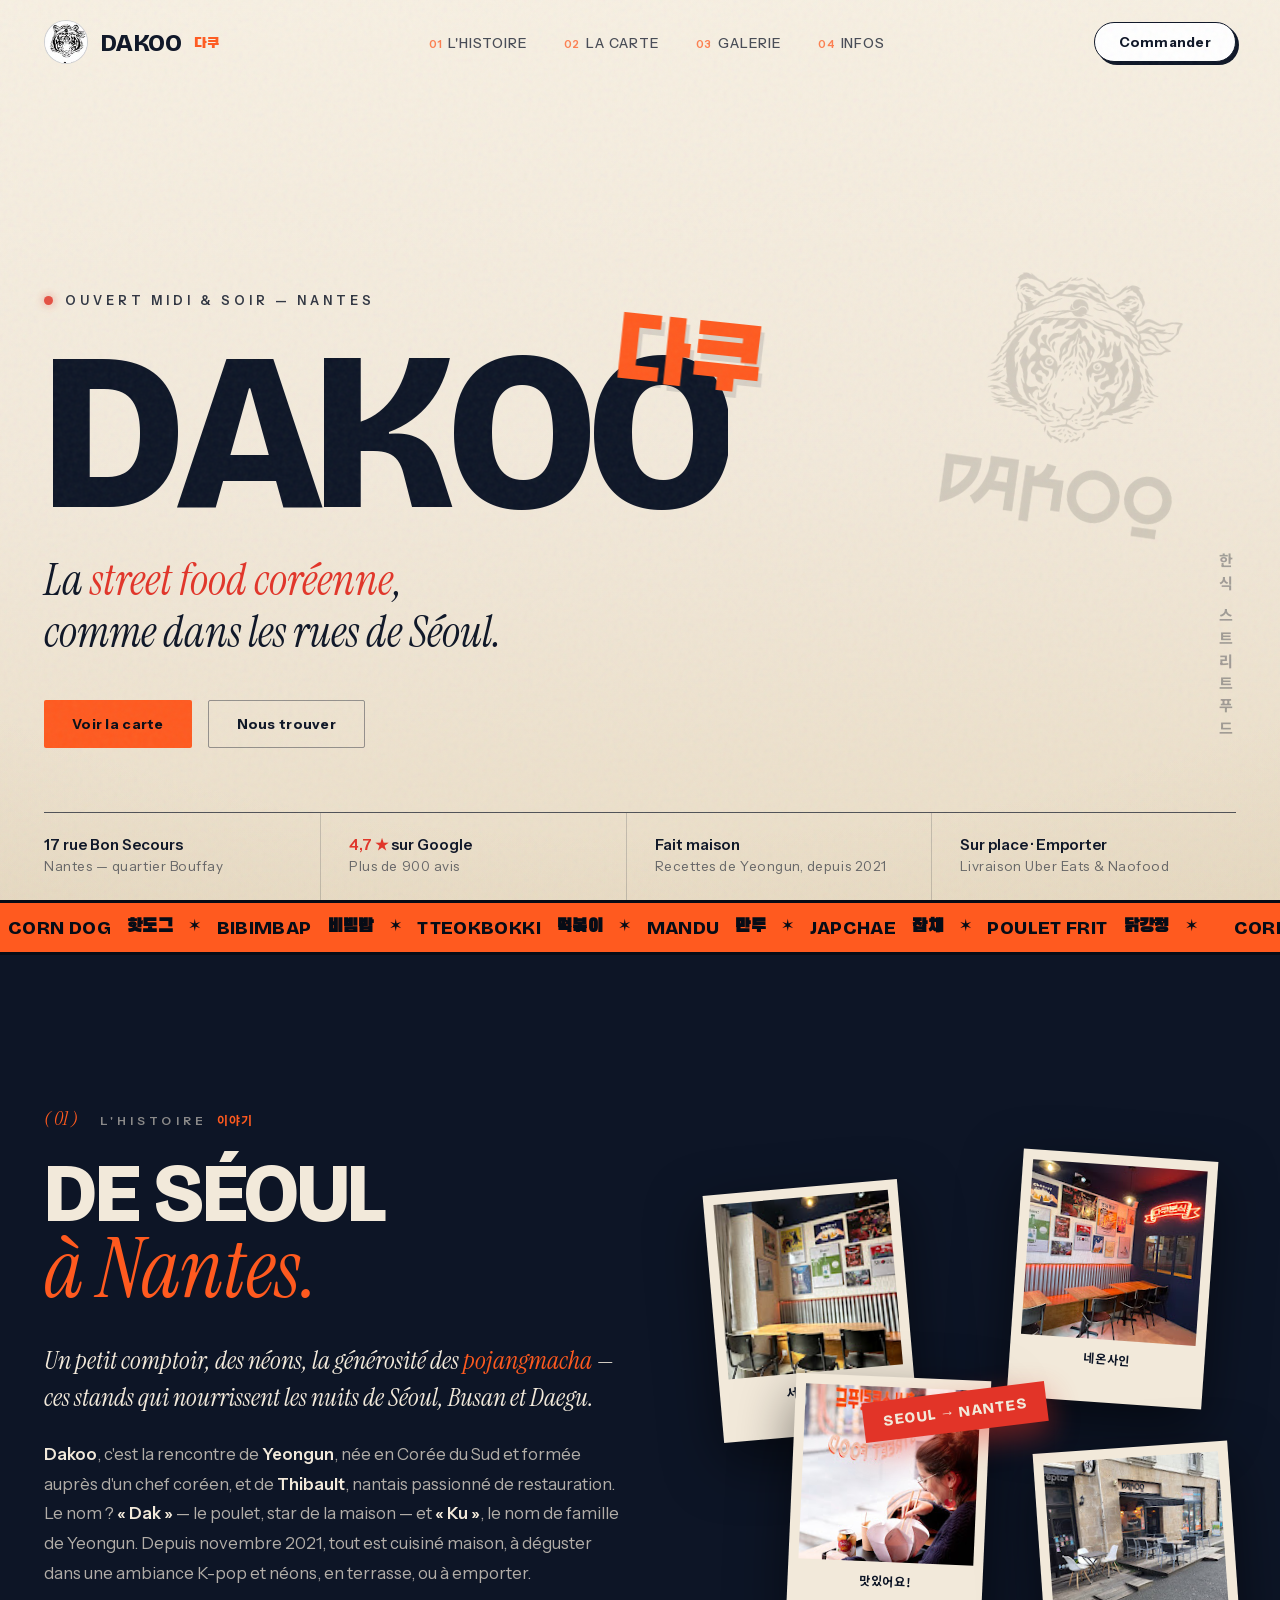
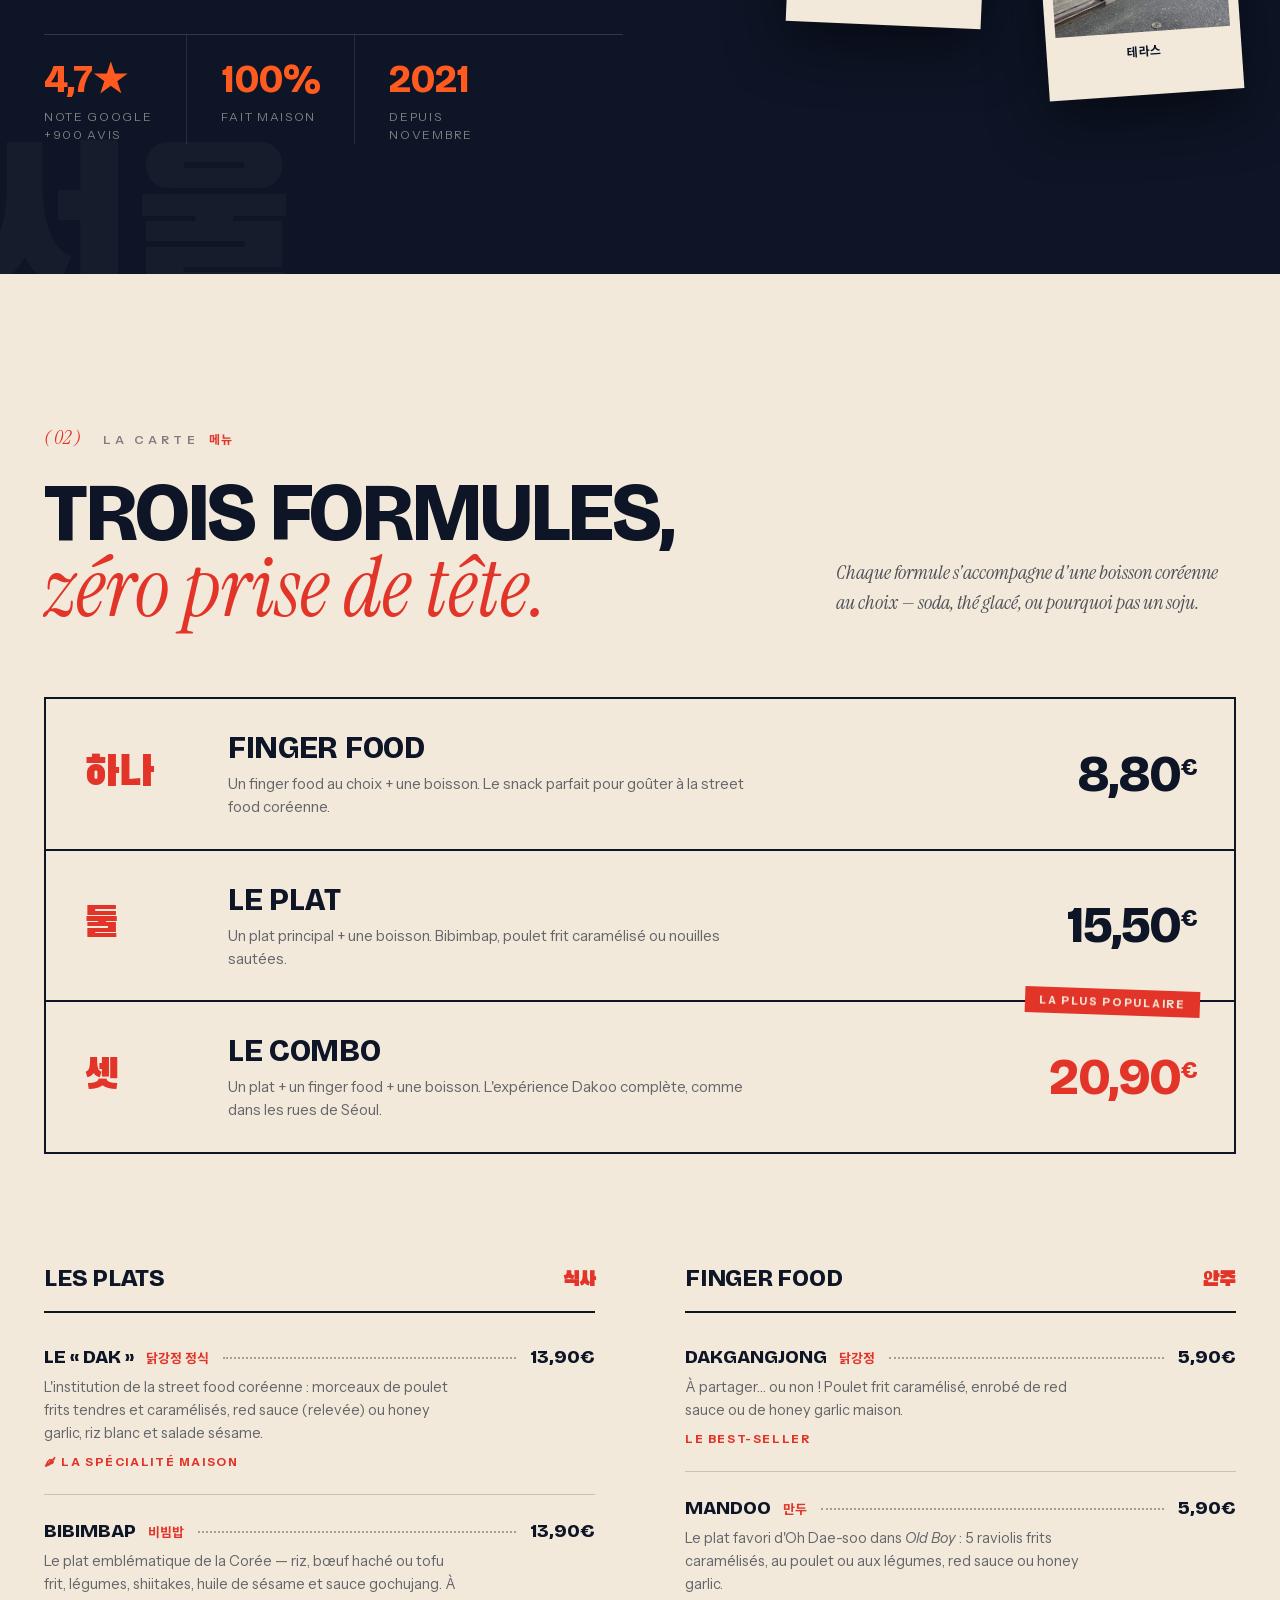
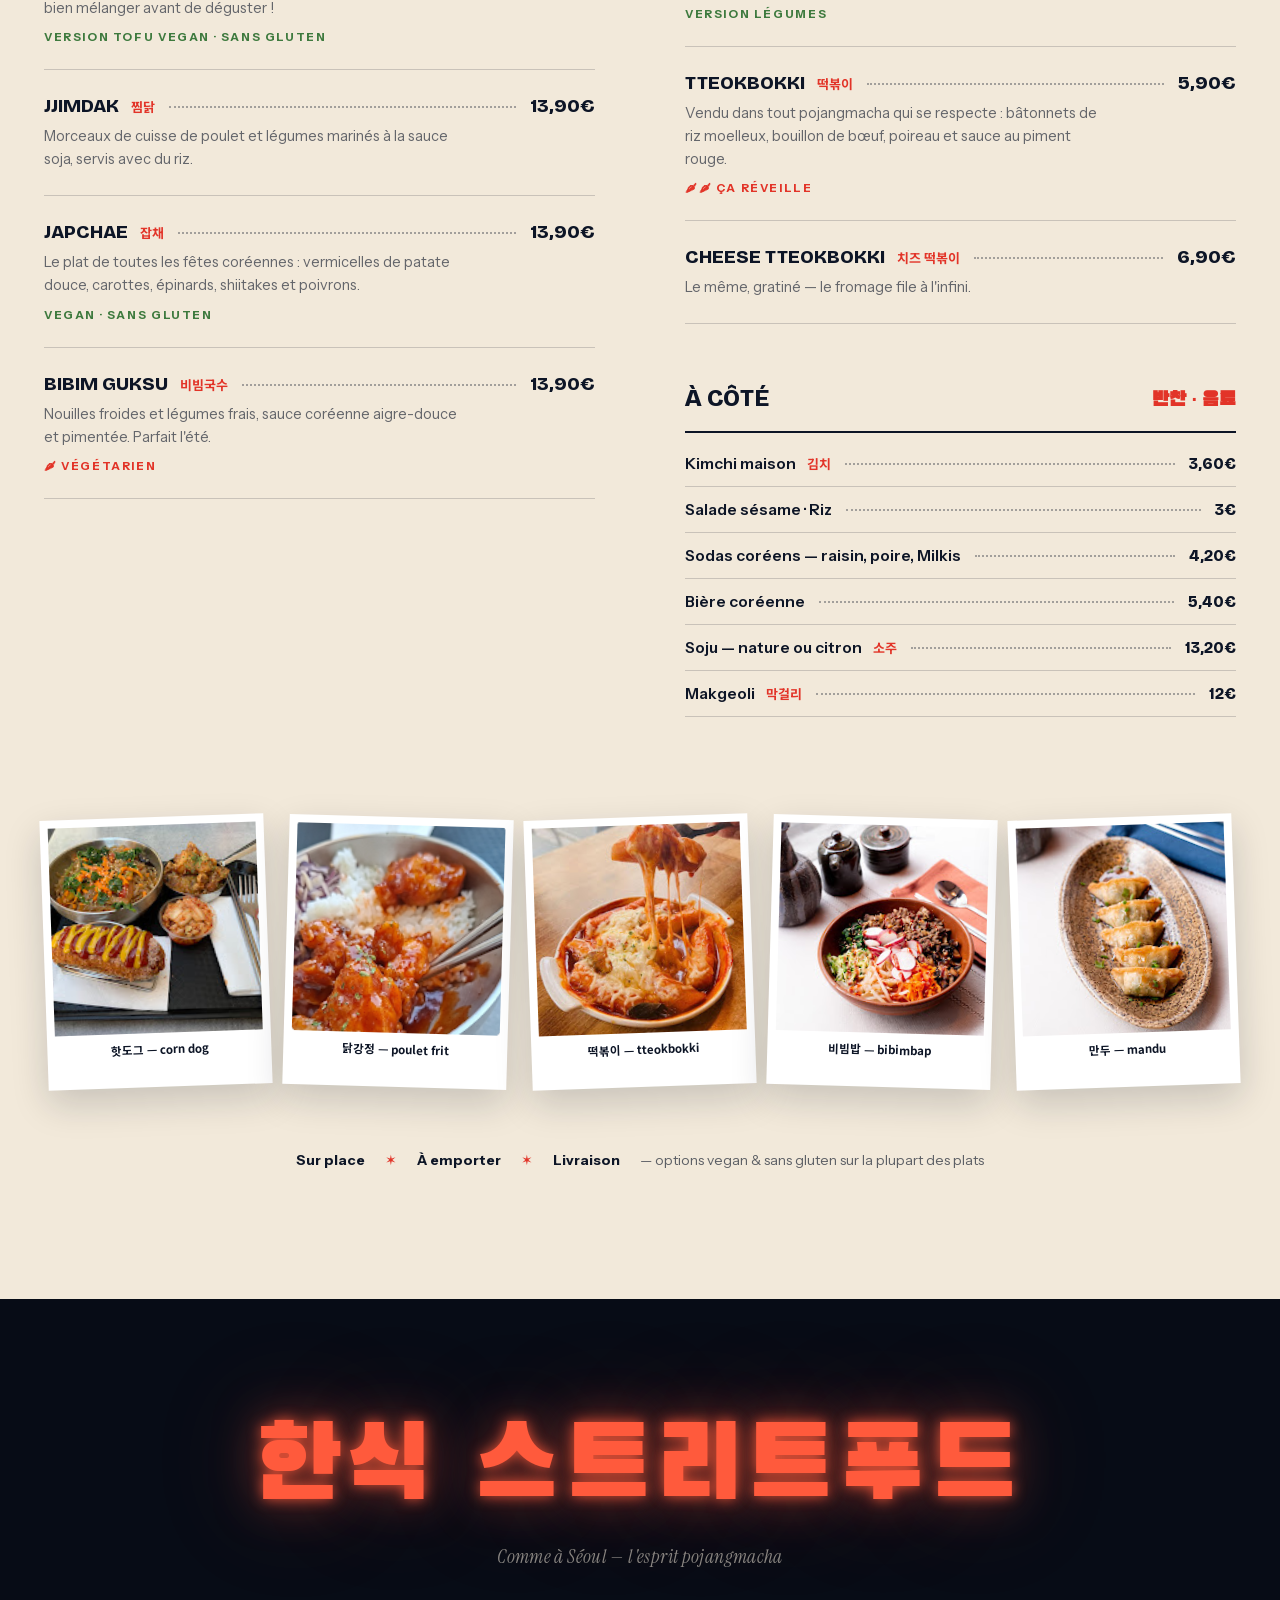
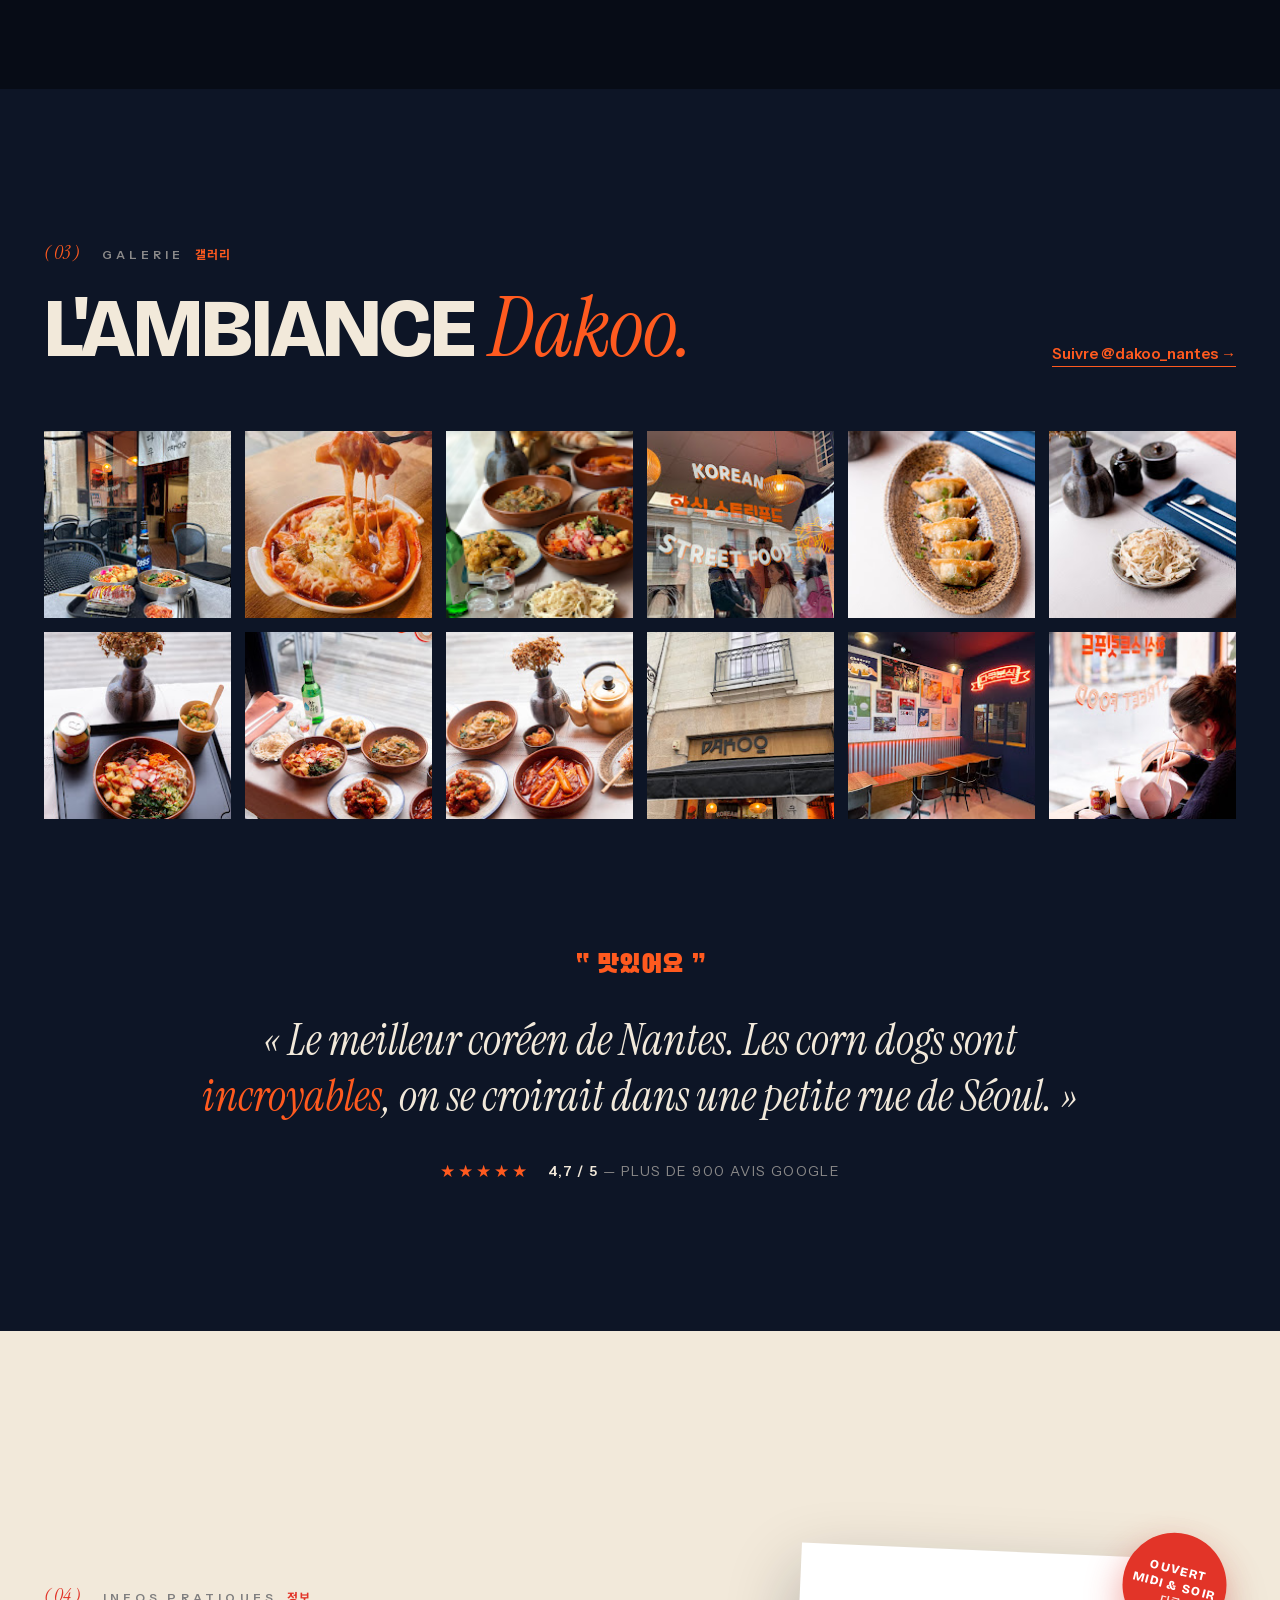
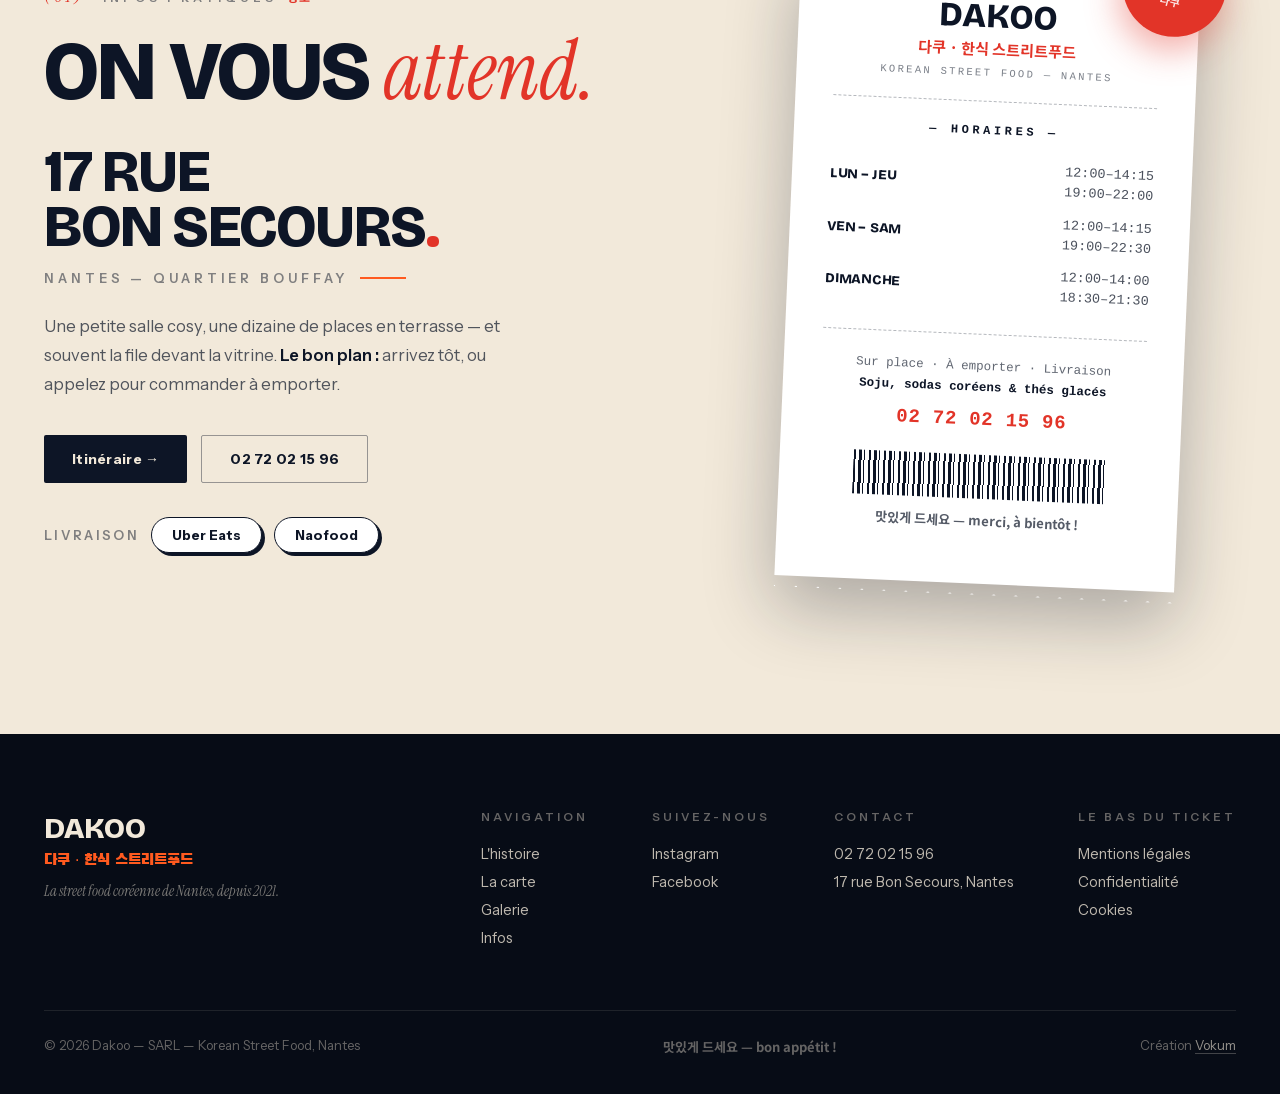
==== commit b8a8e69a: "Pages légales : mentions légales, confidentialité et cookies Ajoute les deux pages obligatoires (art" ====
--- a/index.html
+++ b/index.html
@@ -5,589 +5,10 @@
 <meta name="viewport" content="width=device-width, initial-scale=1.0">
 <title>DAKOO — Korean Street Food · Nantes</title>
 <meta name="description" content="DAKOO — Korean street food à Nantes. Corn dogs, bibimbap, tteokbokki, poulet frit coréen. 17 rue Bon Secours, 44000 Nantes. Sur place, à emporter ou en livraison.">
-<link rel="preconnect" href="https://fonts.googleapis.com">
-<link rel="preconnect" href="https://fonts.gstatic.com" crossorigin>
-<link href="https://fonts.googleapis.com/css2?family=Bricolage+Grotesque:opsz,wght@12..96,800&family=Black+Han+Sans&family=Instrument+Serif:ital@0;1&family=Instrument+Sans:ital,wght@0,400;0,500;0,600;0,700;1,400&family=Noto+Sans+KR:wght@400;700&display=swap" rel="stylesheet">
 <link rel="icon" type="image/jpeg" href="assets/logo-tiger.jpg">
-<style>
-:root{
-  --navy:#0D1526;
-  --navy-2:#16213C;
-  --orange:#FF5A1F;
-  --orange-soft:#FF7A45;
-  --red:#E23428;
-  --paper:#F2E9DA;
-  --paper-2:#EADFCB;
-  --ink:#070C16;
-  --font-display:'Bricolage Grotesque',sans-serif;
-  --font-hangul:'Black Han Sans',sans-serif;
-  --font-serif:'Instrument Serif',serif;
-  --font-body:'Instrument Sans',sans-serif;
-  --font-kr:'Noto Sans KR',sans-serif;
-}
-*{margin:0;padding:0;box-sizing:border-box}
-html{scroll-behavior:smooth}
-body{
-  font-family:var(--font-body);
-  background:var(--navy);
-  color:var(--paper);
-  overflow-x:hidden;
-  -webkit-font-smoothing:antialiased;
-}
-::selection{background:var(--orange);color:var(--navy)}
-body::after{
-  content:"";position:fixed;inset:0;pointer-events:none;z-index:2000;opacity:.055;
-  background-image:url("data:image/svg+xml,%3Csvg viewBox='0 0 200 200' xmlns='http://www.w3.org/2000/svg'%3E%3Cfilter id='n'%3E%3CfeTurbulence type='fractalNoise' baseFrequency='0.9' numOctaves='2'/%3E%3C/filter%3E%3Crect width='100%25' height='100%25' filter='url(%23n)'/%3E%3C/svg%3E");
-}
-
-/* ---------- typographie de base ---------- */
-.d{font-family:var(--font-display);font-weight:800;text-transform:uppercase;letter-spacing:-.02em;line-height:.92}
-.serif{font-family:var(--font-serif);font-style:italic;font-weight:400;text-transform:none;letter-spacing:0}
-.hangul{font-family:var(--font-hangul);font-weight:400}
-
-/* ---------- nav ---------- */
-nav{
-  position:fixed;top:0;left:0;right:0;z-index:1000;
-  display:flex;align-items:center;justify-content:space-between;
-  padding:20px 44px;
-  transition:background .4s, box-shadow .4s, padding .4s;
-}
-nav.scrolled{background:rgba(13,21,38,.9);backdrop-filter:blur(16px);padding:13px 44px;box-shadow:0 1px 0 rgba(242,233,218,.09)}
-.nav-logo{display:flex;align-items:center;gap:12px;text-decoration:none;color:var(--navy)}
-.nav-logo .disc{
-  width:44px;height:44px;border-radius:50%;background:#fff;overflow:hidden;
-  border:1.5px solid rgba(13,21,38,.2);flex:0 0 44px;display:block;
-}
-.nav-logo .disc img{
-  width:100%;height:100%;object-fit:cover;display:block;
-  transform:scale(1.55) translateY(15%);
-}
-nav.scrolled .nav-logo .disc{border-color:rgba(242,233,218,.25)}
-.nav-logo .n,.nav-logo .k{position:relative;top:1px}
-nav.scrolled .nav-logo{color:var(--paper)}
-nav.scrolled .nav-links a{color:var(--paper)}
-nav.scrolled .burger span{background:var(--paper)}
-.nav-logo .n{font-family:var(--font-display);font-weight:800;font-size:24px;letter-spacing:-.01em}
-.nav-logo .k{font-family:var(--font-hangul);font-size:15px;color:var(--orange)}
-.nav-links{display:flex;gap:36px;align-items:center;list-style:none}
-.nav-links a{
-  color:var(--navy);text-decoration:none;font-size:13.5px;font-weight:500;letter-spacing:.06em;
-  text-transform:uppercase;opacity:.75;transition:opacity .2s,color .2s;
-}
-.nav-links a i{font-style:normal;color:var(--orange);font-size:11px;margin-right:6px;font-weight:600}
-.nav-links .m-cta{display:none}
-.nav-links a:hover{opacity:1;color:var(--orange)}
-.btn{
-  display:inline-flex;align-items:center;gap:10px;
-  background:var(--orange);color:var(--ink);
-  font-family:var(--font-body);font-weight:700;font-size:14px;letter-spacing:.02em;
-  padding:14px 28px;border-radius:2px;text-decoration:none;border:none;cursor:pointer;
-  transition:transform .25s cubic-bezier(.2,.8,.2,1),box-shadow .25s,background .25s;
-}
-.btn:hover{transform:translate(-2px,-2px);box-shadow:4px 4px 0 rgba(242,233,218,.9);background:var(--orange-soft)}
-.btn.line{background:transparent;color:var(--navy);border:1.5px solid rgba(13,21,38,.4)}
-.btn.line:hover{border-color:var(--red);color:var(--red);box-shadow:none}
-.btn.nav-cta{
-  background:#fff;color:var(--navy);
-  border:1.5px solid var(--navy);border-radius:100px;
-  padding:11px 24px;font-size:13.5px;
-  box-shadow:3px 3px 0 var(--navy);
-}
-.btn.nav-cta:hover{
-  transform:translate(-1px,-1px);
-  box-shadow:4px 4px 0 var(--navy);
-  background:#fff;color:var(--red);
-}
-nav.scrolled .btn.nav-cta{box-shadow:3px 3px 0 var(--orange)}
-nav.scrolled .btn.nav-cta:hover{box-shadow:4px 4px 0 var(--orange)}
-.burger{display:none;background:none;border:none;cursor:pointer;padding:8px;z-index:1100}
-.burger span{display:block;width:26px;height:2px;background:var(--navy);margin:6px 0;transition:.3s}
-.burger.open span{background:var(--paper)}
-
-/* ---------- hero — affiche papier ---------- */
-.hero{
-  min-height:100svh;position:relative;overflow:hidden;
-  display:flex;flex-direction:column;justify-content:flex-end;
-  padding:140px 44px 0;
-  background:linear-gradient(178deg,#F7F0E3 0%,#F2E9DA 52%,#EADDC6 100%);
-}
-.hero-bg{position:absolute;inset:0;pointer-events:none}
-.hero-bg .vignette{
-  position:absolute;inset:0;
-  background:radial-gradient(135% 95% at 50% 40%, transparent 55%, rgba(122,88,40,.1) 100%);
-}
-/* intro hero — cascade au chargement, easing doux, pas de bounce */
-@keyframes fadeIn{from{opacity:0}}
-@keyframes fadeUp{from{opacity:0;transform:translateY(26px)}}
-@keyframes fadeDown{from{opacity:0;transform:translateY(-14px)}}
-@keyframes riseLtr{from{transform:translateY(112%)}}
-@keyframes popKr{from{opacity:0;transform:rotate(16deg) scale(.5)}}
-.hero-title .big{overflow:hidden}
-.hero-title .big i{font-style:normal;display:inline-block;will-change:transform}
-nav{animation:fadeDown .9s cubic-bezier(.16,1,.3,1) .2s both}
-.hero-eyebrow{animation:fadeUp .9s cubic-bezier(.16,1,.3,1) .35s both}
-.hero-title .big i{animation:riseLtr 1.05s cubic-bezier(.16,1,.3,1) both}
-.hero-title .big i:nth-child(1){animation-delay:.40s}
-.hero-title .big i:nth-child(2){animation-delay:.47s}
-.hero-title .big i:nth-child(3){animation-delay:.54s}
-.hero-title .big i:nth-child(4){animation-delay:.61s}
-.hero-title .big i:nth-child(5){animation-delay:.68s}
-.hero-title .kr-over{animation:popKr .9s cubic-bezier(.16,1,.3,1) 1.05s both}
-.hero-line{animation:fadeUp 1s cubic-bezier(.16,1,.3,1) .95s both}
-.hero-ctas{animation:fadeUp 1s cubic-bezier(.16,1,.3,1) 1.15s both}
-.hero-side{animation:fadeIn 1.4s ease 1.45s both}
-.hero-tiger{animation:fadeIn 1.8s ease 1.25s both}
-.hero-meta{animation:fadeUp 1.1s cubic-bezier(.16,1,.3,1) 1.3s both}
-@media (prefers-reduced-motion:reduce){
-  nav,.hero-eyebrow,.hero-title .big i,.hero-title .kr-over,.hero-line,
-  .hero-ctas,.hero-side,.hero-tiger,.hero-meta{animation:none}
-  .reveal{opacity:1;transform:none;transition:none}
-}
-.hero-inner{max-width:1360px;margin:0 auto;width:100%;position:relative;padding-bottom:64px}
-.hero-eyebrow{
-  display:flex;align-items:center;gap:12px;
-  font-size:12.5px;font-weight:600;letter-spacing:.32em;text-transform:uppercase;color:var(--navy);
-  margin-bottom:34px;opacity:.85;
-}
-.hero-eyebrow::before{content:"";width:9px;height:9px;border-radius:50%;background:var(--red);box-shadow:0 0 10px rgba(226,52,40,.6)}
-.hero-title{position:relative;display:inline-block}
-.hero-title .big{
-  font-family:var(--font-display);font-weight:800;text-transform:uppercase;
-  font-size:clamp(88px,17.5vw,268px);line-height:.82;letter-spacing:-.035em;color:var(--navy);
-  display:block;
-}
-.hero-title .kr-over{
-  position:absolute;top:-.28em;right:-.42em;
-  font-family:var(--font-hangul);font-size:clamp(40px,7vw,104px);color:var(--orange);
-  transform:rotate(6deg);line-height:1;
-  text-shadow:4px 6px 0 rgba(13,21,38,.12);
-  z-index:2;
-}
-.hero-line{
-  font-family:var(--font-serif);font-style:italic;
-  font-size:clamp(24px,3.4vw,46px);color:var(--navy);line-height:1.18;
-  margin-top:26px;max-width:16em;
-}
-.hero-line .o{color:var(--red)}
-.hero-ctas{margin-top:42px;display:flex;gap:16px;flex-wrap:wrap}
-.hero-ctas .btn:hover{box-shadow:4px 4px 0 var(--navy)}
-.hero-side{
-  position:absolute;right:0;bottom:70px;
-  writing-mode:vertical-rl;
-  font-family:var(--font-kr);font-weight:700;font-size:15px;letter-spacing:.5em;
-  color:rgba(13,21,38,.35);
-}
-.hero-tiger{
-  position:absolute;top:46%;right:4%;transform:translateY(-50%) rotate(8deg);
-  width:min(30vw,330px);opacity:.13;pointer-events:none;
-  mix-blend-mode:multiply;
-}
-.hero-meta{
-  border-top:1.5px solid rgba(13,21,38,.7);
-  display:flex;gap:0;flex-wrap:wrap;
-  max-width:1360px;margin:0 auto;width:100%;
-}
-.hero-meta > div{
-  flex:1;min-width:200px;padding:22px 28px 26px;
-  border-right:1px solid rgba(13,21,38,.18);
-  font-size:13.5px;letter-spacing:.04em;color:rgba(13,21,38,.6);
-}
-.hero-meta > div:first-child{padding-left:0}
-.hero-meta > div:last-child{border-right:none}
-.hero-meta b{display:block;color:var(--navy);font-weight:600;font-size:15px;margin-bottom:4px;letter-spacing:0}
-.hero-meta .star{color:var(--red)}
-
-/* ---------- marquee ---------- */
-.marquee{
-  background:var(--orange);color:var(--ink);
-  overflow:hidden;white-space:nowrap;padding:13px 0;
-  border-top:3px solid var(--ink);border-bottom:3px solid var(--ink);
-}
-.marquee-track{display:inline-flex;animation:scroll 30s linear infinite}
-.marquee span{
-  font-family:var(--font-display);font-weight:800;font-size:19px;letter-spacing:.02em;text-transform:uppercase;
-  padding:0 8px;display:inline-flex;align-items:center;gap:16px;
-}
-.marquee span i{font-style:normal;font-family:var(--font-hangul);font-size:18px}
-.marquee span em{font-style:normal;font-size:13px;position:relative;top:-2px}
-@keyframes scroll{to{transform:translateX(-50%)}}
-
-/* ---------- sections communes ---------- */
-section{position:relative}
-.wrap{max-width:1280px;margin:0 auto;padding:0 44px}
-.sec-head{display:flex;align-items:baseline;gap:22px;margin-bottom:26px}
-.sec-head .no{
-  font-family:var(--font-serif);font-style:italic;font-size:20px;color:var(--orange);
-}
-.sec-head .lbl{
-  font-size:12px;font-weight:600;letter-spacing:.34em;text-transform:uppercase;color:rgba(242,233,218,.55);
-}
-.sec-head .lbl i{font-style:normal;font-family:var(--font-kr);font-weight:700;letter-spacing:.1em;color:var(--orange);margin-left:10px}
-h2{
-  font-family:var(--font-display);font-weight:800;text-transform:uppercase;letter-spacing:-.025em;
-  font-size:clamp(44px,6.5vw,96px);line-height:.9;color:var(--paper);
-}
-h2 .it{font-family:var(--font-serif);font-style:italic;font-weight:400;text-transform:none;letter-spacing:0;color:var(--orange)}
-.reveal{opacity:0;transform:translateY(42px);transition:opacity .9s cubic-bezier(.2,.7,.2,1),transform .9s cubic-bezier(.2,.7,.2,1)}
-.reveal.visible{opacity:1;transform:translateY(0)}
-.reveal.d1{transition-delay:.08s}.reveal.d2{transition-delay:.16s}.reveal.d3{transition-delay:.24s}.reveal.d4{transition-delay:.32s}
-
-/* ---------- histoire ---------- */
-.story{padding:150px 0 130px;background:var(--navy)}
-.story-grid{display:grid;grid-template-columns:1.05fr .95fr;gap:90px;align-items:center}
-.story-grid > *{min-width:0}
-.story .lede{
-  font-family:var(--font-serif);font-style:italic;
-  font-size:clamp(21px,2vw,26px);line-height:1.45;color:var(--paper);
-  margin-top:34px;
-}
-.story .lede .o{color:var(--orange)}
-.story p.txt{font-size:16.5px;line-height:1.8;font-weight:400;color:rgba(242,233,218,.72);margin-top:24px}
-.story p.txt strong{color:var(--paper);font-weight:600}
-.story p.txt .kr{font-family:var(--font-kr);font-weight:700;color:var(--orange)}
-.story-stats{
-  display:flex;flex-wrap:wrap;row-gap:14px;margin-top:46px;border-top:1px solid rgba(242,233,218,.16);
-}
-.stat{padding:22px 34px 0 0;margin-right:34px;border-right:1px solid rgba(242,233,218,.12)}
-.stat:last-child{border-right:none;margin-right:0}
-.stat .num{font-family:var(--font-display);font-weight:800;font-size:38px;color:var(--orange);letter-spacing:-.02em}
-.stat .lbl{font-size:12px;letter-spacing:.14em;text-transform:uppercase;color:rgba(242,233,218,.5);margin-top:6px;line-height:1.5}
-.story-visual{position:relative;height:540px}
-.polaroid{
-  position:absolute;background:var(--paper);padding:10px 10px 36px;
-  box-shadow:0 20px 55px rgba(0,0,0,.5);
-  transition:transform .4s cubic-bezier(.2,.8,.2,1);
-}
-.polaroid:hover{transform:scale(1.05) rotate(0deg) !important;z-index:10}
-.polaroid img{width:175px;height:175px;object-fit:cover;display:block}
-.polaroid .cap{
-  font-family:var(--font-kr);font-weight:700;font-size:12px;color:var(--navy);
-  text-align:center;margin-top:10px;letter-spacing:.06em;
-}
-.p1{top:6%;left:0;transform:rotate(-5deg)}
-.p2{top:0;right:5%;transform:rotate(4deg)}
-.p3{bottom:13%;left:15%;transform:rotate(2.5deg)}
-.p4{bottom:0;right:0;transform:rotate(-4deg)}
-.story-sticker{
-  position:absolute;top:44%;right:36%;z-index:5;
-  background:var(--red);color:var(--paper);
-  font-family:var(--font-display);font-weight:800;text-transform:uppercase;
-  padding:11px 20px;font-size:15px;letter-spacing:.04em;transform:rotate(-7deg);
-  box-shadow:0 12px 30px rgba(226,52,40,.45);
-}
-.story-hangul-bg{
-  position:absolute;left:-30px;bottom:-60px;
-  font-family:var(--font-hangul);font-size:200px;line-height:1;
-  color:rgba(242,233,218,.04);pointer-events:none;user-select:none;
-}
-
-/* ---------- carte ---------- */
-.menu{padding:150px 0 130px;background:var(--paper);color:var(--navy)}
-.menu h2{color:var(--navy)}
-.menu .sec-head .lbl{color:rgba(13,21,38,.5)}
-.menu .sec-head .no{color:var(--red)}
-.menu .sec-head .lbl i{color:var(--red)}
-.menu-top{display:flex;justify-content:space-between;align-items:flex-end;gap:40px;flex-wrap:wrap}
-.menu-top .intro{
-  font-family:var(--font-serif);font-style:italic;font-size:20px;line-height:1.5;
-  color:rgba(13,21,38,.72);max-width:400px;padding-bottom:10px;
-}
-/* formules — bandes */
-.formules{margin-top:70px;border:2.5px solid var(--navy)}
-.formule{
-  display:grid;grid-template-columns:110px 1fr auto;align-items:center;gap:34px;
-  padding:30px 38px;border-bottom:2.5px solid var(--navy);
-  transition:background .25s;position:relative;
-}
-.formule:last-child{border-bottom:none}
-.formule:hover{background:#fff}
-.formule .f-kr{font-family:var(--font-hangul);font-size:42px;color:var(--red);line-height:1}
-.formule .f-body h3{
-  font-family:var(--font-display);font-weight:800;text-transform:uppercase;letter-spacing:-.01em;
-  font-size:clamp(22px,2.4vw,32px);color:var(--navy);
-}
-.formule .f-body p{font-size:15px;color:rgba(13,21,38,.62);margin-top:6px;line-height:1.55;max-width:520px}
-.formule .f-price{
-  font-family:var(--font-display);font-weight:800;font-size:clamp(34px,4vw,54px);
-  color:var(--navy);letter-spacing:-.03em;white-space:nowrap;
-}
-.formule .f-price sup{font-size:.45em;vertical-align:.7em;font-weight:800}
-.formule.star .f-price, .formule.star .f-kr{color:var(--red)}
-.formule .pop{
-  position:absolute;top:-13px;right:34px;background:var(--red);color:var(--paper);
-  font-size:11px;font-weight:700;letter-spacing:.16em;text-transform:uppercase;
-  padding:6px 14px;transform:rotate(2deg);
-}
-/* liste des plats */
-.carte{margin-top:110px;display:grid;grid-template-columns:1fr 1fr;gap:0 90px}
-.carte > *{min-width:0}
-.carte-col-title{
-  font-family:var(--font-display);font-weight:800;text-transform:uppercase;letter-spacing:-.01em;
-  font-size:24px;color:var(--navy);padding-bottom:18px;margin-bottom:8px;
-  border-bottom:2.5px solid var(--navy);
-  display:flex;justify-content:space-between;align-items:baseline;
-}
-.carte-col-title .kr{font-family:var(--font-hangul);font-size:20px;color:var(--red)}
-.plat{padding:24px 0;border-bottom:1px solid rgba(13,21,38,.18)}
-.plat-line{display:flex;align-items:baseline;gap:14px}
-.plat-line h4{
-  font-family:var(--font-display);font-weight:800;text-transform:uppercase;
-  font-size:19px;color:var(--navy);letter-spacing:0;
-}
-.plat-line h4 .kr{font-family:var(--font-kr);font-weight:700;font-size:13px;color:var(--red);margin-left:8px;text-transform:none;white-space:nowrap}
-.plat-line .dots{flex:1;border-bottom:2px dotted rgba(13,21,38,.35);position:relative;top:-4px;min-width:26px}
-.plat-line .price{font-family:var(--font-display);font-weight:800;font-size:19px;color:var(--navy);white-space:nowrap}
-.plat.small{padding:13px 0}
-.plat.small h4{font-family:var(--font-body);font-weight:600;font-size:15.5px;text-transform:none}
-.plat.small .price{font-size:15.5px}
-.plat p{font-size:14.5px;line-height:1.6;color:rgba(13,21,38,.62);margin-top:8px;max-width:420px}
-.plat .tag{
-  display:inline-block;margin-top:10px;font-size:11.5px;font-weight:700;letter-spacing:.14em;text-transform:uppercase;
-  color:var(--red);
-}
-.plat .tag.veg{color:#3E7A3E}
-/* bande photos */
-.food-strip{margin-top:100px;display:grid;grid-template-columns:repeat(5,1fr);gap:18px}
-.food-strip figure{position:relative;background:#fff;padding:8px 8px 30px;box-shadow:0 14px 36px rgba(13,21,38,.18)}
-.food-strip figure:nth-child(odd){transform:rotate(-2deg)}
-.food-strip figure:nth-child(even){transform:rotate(1.6deg)}
-.food-strip figure:hover{transform:rotate(0);transition:transform .35s cubic-bezier(.2,.8,.2,1)}
-.food-strip img{width:100%;aspect-ratio:1;object-fit:cover;display:block}
-.food-strip figcaption{
-  font-family:var(--font-kr);font-weight:700;font-size:11.5px;color:var(--navy);
-  text-align:center;margin-top:8px;
-}
-.menu-foot{
-  margin-top:64px;display:flex;justify-content:center;align-items:center;gap:12px 20px;flex-wrap:wrap;
-  font-size:14px;color:rgba(13,21,38,.65);text-align:center;
-}
-.menu-foot .sep{color:var(--red)}
-.menu-foot b{color:var(--navy)}
-
-/* ---------- néon break ---------- */
-.neon-break{
-  background:var(--ink);padding:120px 24px;text-align:center;position:relative;overflow:hidden;
-}
-.neon-break .kr-neon{
-  font-family:var(--font-hangul);
-  font-size:clamp(44px,8vw,110px);
-  color:#FF5A3C;letter-spacing:.06em;line-height:1;
-  text-shadow:0 0 14px rgba(255,90,60,.85),0 0 46px rgba(255,90,60,.5),0 0 110px rgba(255,90,60,.3);
-  animation:flicker 7s linear infinite;
-}
-@keyframes flicker{0%,92%,94%,100%{opacity:1}93%{opacity:.45}95.5%{opacity:.7}}
-.neon-break .sub{
-  margin-top:22px;font-family:var(--font-serif);font-style:italic;
-  font-size:19px;color:rgba(242,233,218,.55);letter-spacing:.02em;
-}
-
-/* ---------- galerie ---------- */
-.gallery{padding:150px 0 130px;background:var(--navy)}
-.gallery-head{display:flex;justify-content:space-between;align-items:flex-end;gap:30px;flex-wrap:wrap}
-.gallery-head a{
-  color:var(--orange);font-weight:600;text-decoration:none;font-size:15px;
-  border-bottom:1.5px solid var(--orange);padding-bottom:3px;
-}
-.gallery-head a:hover{color:var(--orange-soft);border-color:var(--orange-soft)}
-.gallery-grid{display:grid;grid-template-columns:repeat(6,1fr);gap:14px;margin-top:64px}
-.g-item{overflow:hidden;aspect-ratio:1;position:relative;background:var(--navy-2)}
-.g-item img{width:100%;height:100%;object-fit:cover;transition:transform .6s cubic-bezier(.2,.8,.2,1)}
-.g-item:hover img{transform:scale(1.07)}
-
-/* ---------- avis ---------- */
-.reviews{padding:0 0 150px;background:var(--navy)}
-.review-inner{max-width:940px;margin:0 auto;text-align:center}
-.review-inner .q-kr{font-family:var(--font-hangul);font-size:26px;color:var(--orange);margin-bottom:30px}
-.review-inner blockquote{
-  font-family:var(--font-serif);font-style:italic;
-  font-size:clamp(26px,3.4vw,44px);line-height:1.3;color:var(--paper);
-}
-.review-inner blockquote .o{color:var(--orange)}
-.review-meta{
-  margin-top:36px;display:flex;flex-wrap:wrap;align-items:center;justify-content:center;gap:10px 18px;
-  font-size:14px;letter-spacing:.1em;text-transform:uppercase;color:rgba(242,233,218,.55);
-}
-.review-meta .stars{color:var(--orange);letter-spacing:3px;font-size:17px}
-.review-meta b{color:var(--paper);font-weight:600}
-
-/* ---------- infos ---------- */
-.infos{padding:150px 0;background:var(--paper);color:var(--navy);overflow:hidden}
-.infos h2{color:var(--navy)}
-.infos .sec-head .lbl{color:rgba(13,21,38,.5)}
-.infos .sec-head .no{color:var(--red)}
-.infos .sec-head .lbl i{color:var(--red)}
-.infos-grid{display:grid;grid-template-columns:1.1fr .9fr;gap:90px;margin-top:70px;align-items:center}
-.infos-grid > *{min-width:0}
-.infos-left .big-addr{
-  font-family:var(--font-display);font-weight:800;text-transform:uppercase;line-height:.94;
-  font-size:clamp(38px,4.6vw,64px);color:var(--navy);letter-spacing:-.025em;
-}
-.infos-left .big-addr .accent-red{color:var(--red)}
-.infos-left .hood{
-  margin-top:16px;font-size:13px;font-weight:600;letter-spacing:.3em;text-transform:uppercase;
-  color:rgba(13,21,38,.5);display:flex;align-items:center;gap:12px;
-}
-.infos-left .hood::after{content:"";flex:0 0 46px;height:2px;background:var(--orange)}
-.infos-left p.note{font-size:16.5px;line-height:1.75;color:rgba(13,21,38,.7);margin-top:26px;max-width:480px}
-.infos-left p.note strong{color:var(--navy);font-weight:600}
-.infos-ctas{display:flex;gap:14px;margin-top:36px;flex-wrap:wrap}
-.btn.navy{background:var(--navy);color:var(--paper)}
-.btn.navy:hover{background:var(--navy-2);box-shadow:4px 4px 0 var(--red)}
-.btn.ghost-dark{background:transparent;color:var(--navy);border:1.5px solid rgba(13,21,38,.4)}
-.btn.ghost-dark:hover{border-color:var(--red);color:var(--red);box-shadow:none}
-.delivery-row{margin-top:34px;display:flex;align-items:center;gap:12px;flex-wrap:wrap}
-.delivery-row .lbl{font-size:13px;letter-spacing:.18em;text-transform:uppercase;font-weight:600;color:rgba(13,21,38,.5)}
-.delivery-row span.pill-d{
-  background:#fff;border:1.5px solid var(--navy);border-radius:100px;
-  padding:9px 20px;font-size:13.5px;font-weight:700;color:var(--navy);
-  box-shadow:3px 3px 0 var(--navy);
-}
-/* ticket de caisse */
-.ticket-wrap{position:relative;display:flex;justify-content:center}
-.ticket{
-  background:#fff;width:100%;max-width:400px;padding:44px 38px 54px;position:relative;
-  transform:rotate(2.5deg);
-  box-shadow:0 30px 70px rgba(13,21,38,.3);
-  font-family:ui-monospace,'SF Mono',Menlo,monospace;color:var(--navy);
-}
-.ticket::after{
-  content:"";position:absolute;left:0;right:0;bottom:-11px;height:12px;
-  background:linear-gradient(-45deg,#fff 8px,transparent 0),linear-gradient(45deg,#fff 8px,transparent 0);
-  background-size:22px 22px;background-repeat:repeat-x;background-position:0 0;
-}
-.ticket::before{
-  content:"";position:absolute;left:0;right:0;top:-11px;height:12px;
-  background:linear-gradient(135deg,#fff 8px,transparent 0),linear-gradient(-135deg,#fff 8px,transparent 0);
-  background-size:22px 22px;background-repeat:repeat-x;background-position:0 12px;
-}
-.ticket .t-head{text-align:center}
-.ticket .t-head .t-logo{font-family:var(--font-display);font-weight:800;font-size:34px;letter-spacing:.02em}
-.ticket .t-head .t-kr{font-family:var(--font-kr);font-weight:700;font-size:15px;color:var(--red);margin-top:2px}
-.ticket .t-head .t-sub{font-size:10.5px;letter-spacing:.22em;margin-top:8px;color:rgba(13,21,38,.55)}
-.ticket hr{border:none;border-top:1.5px dashed rgba(13,21,38,.3);margin:22px 0}
-.ticket .t-title{font-size:12px;letter-spacing:.3em;text-align:center;font-weight:700;margin-bottom:16px}
-.ticket .t-row{display:flex;justify-content:space-between;align-items:center;gap:10px;font-size:13.5px;padding:6px 0;line-height:1.5}
-.ticket .t-row .d{font-weight:700}
-.ticket .t-row .h{text-align:right;color:rgba(13,21,38,.75)}
-.ticket .t-line{font-size:12.5px;text-align:center;color:rgba(13,21,38,.65);line-height:1.7}
-.ticket .t-line strong{color:var(--navy)}
-.ticket .t-tel{display:block;text-align:center;font-size:19px;font-weight:700;color:var(--red);text-decoration:none;margin-top:10px;letter-spacing:.04em}
-.ticket .t-tel:hover{text-decoration:underline}
-.ticket .barcode{
-  height:44px;margin:24px auto 0;width:78%;
-  background:repeating-linear-gradient(90deg,var(--navy) 0 2px,transparent 2px 5px,var(--navy) 5px 8px,transparent 8px 10px,var(--navy) 10px 11px,transparent 11px 15px);
-}
-.ticket .t-thanks{font-family:var(--font-kr);font-weight:700;text-align:center;font-size:13px;margin-top:12px;color:rgba(13,21,38,.7)}
-.ticket .stamp{
-  position:absolute;top:-26px;right:-26px;width:104px;height:104px;border-radius:50%;
-  background:var(--red);color:#fff;display:flex;flex-direction:column;align-items:center;justify-content:center;
-  font-family:var(--font-display);font-weight:800;text-transform:uppercase;
-  font-size:12.5px;letter-spacing:.05em;line-height:1.3;text-align:center;
-  transform:rotate(12deg);box-shadow:0 14px 34px rgba(226,52,40,.4);
-}
-.ticket .stamp em{font-family:var(--font-kr);font-style:normal;font-weight:900;font-size:11px;opacity:.85}
-.ticket-wrap:hover .ticket{transform:rotate(1deg) translateY(-6px);transition:transform .5s cubic-bezier(.2,.8,.2,1)}
-
-/* ---------- footer ---------- */
-footer{background:var(--ink);padding:76px 0 38px;color:var(--paper)}
-.footer-top{display:flex;justify-content:space-between;align-items:flex-start;gap:44px;flex-wrap:wrap}
-.footer-brand .n{font-family:var(--font-display);font-weight:800;font-size:30px;letter-spacing:-.01em}
-.footer-brand .k{font-family:var(--font-hangul);color:var(--orange);font-size:16px;margin-top:4px}
-.footer-brand .s{font-family:var(--font-serif);font-style:italic;font-size:14.5px;color:rgba(242,233,218,.5);margin-top:12px}
-.footer-links{display:flex;gap:64px;flex-wrap:wrap}
-.footer-links h5{font-size:11.5px;letter-spacing:.26em;text-transform:uppercase;color:rgba(242,233,218,.4);margin-bottom:16px;font-weight:600}
-.footer-links a{display:block;color:rgba(242,233,218,.78);text-decoration:none;font-size:14.5px;padding:5px 0}
-.footer-links a:hover{color:var(--orange)}
-.footer-bottom{
-  margin-top:58px;padding-top:26px;border-top:1px solid rgba(242,233,218,.1);
-  display:flex;justify-content:space-between;gap:16px;flex-wrap:wrap;
-  font-size:13px;color:rgba(242,233,218,.4);
-}
-.footer-bottom .kr{font-family:var(--font-kr);font-weight:700}
-
-/* ---------- responsive ---------- */
-@media (max-width:1024px){
-  .story-grid{grid-template-columns:1fr;gap:80px}
-  .story-visual{height:500px;max-width:540px;margin:0 auto}
-  .carte{grid-template-columns:1fr;gap:0}
-  .carte-col-title{margin-top:60px}
-  .carte-col-title:first-child{margin-top:0}
-  .food-strip{grid-template-columns:repeat(3,1fr);gap:22px}
-  .food-strip figure:nth-child(n+4){display:none}
-  .gallery-grid{grid-template-columns:repeat(4,1fr)}
-  .infos-grid{grid-template-columns:1fr;gap:80px}
-  .ticket{transform:rotate(1.5deg)}
-  .hero-side{display:none}
-  .hero-tiger{opacity:.07}
-}
-@media (max-width:680px){
-  nav{padding:16px 22px}
-  nav.scrolled{padding:11px 22px}
-  .nav-links{
-    position:fixed;inset:0;background:var(--navy);flex-direction:column;justify-content:center;
-    gap:8px;transform:translateY(-100%);transition:transform .45s cubic-bezier(.2,.8,.2,1);
-  }
-  .nav-links.open{transform:translateY(0)}
-  .nav-links a{
-    font-family:var(--font-display);font-weight:800;font-size:34px;letter-spacing:-.01em;
-    padding:10px 0;opacity:1;color:var(--paper);
-  }
-  .nav-links a i{font-size:14px;margin-right:14px}
-  .nav-links .m-cta{margin-top:26px;display:block}
-  .nav-links .m-cta a{
-    font-family:var(--font-body);font-weight:700;font-size:15px;
-    background:var(--orange);color:var(--ink);padding:15px 32px;border-radius:100px;
-  }
-  .burger{display:block}
-  .burger.open span:nth-child(1){transform:translateY(8px) rotate(45deg)}
-  .burger.open span:nth-child(2){opacity:0}
-  .burger.open span:nth-child(3){transform:translateY(-8px) rotate(-45deg)}
-  .nav-cta{display:none}
-  .wrap{padding:0 22px}
-  .hero{padding:110px 22px 0}
-  .hero-title .kr-over{right:-.08em;top:-.34em}
-  .hero-tiger{display:none}
-  .hero-line{font-size:clamp(22px,6vw,26px)}
-  .hero-ctas{margin-top:34px}
-  .hero-ctas .btn{padding:13px 22px;font-size:13.5px}
-  .hero-meta{display:grid;grid-template-columns:1fr 1fr;margin-top:8px}
-  .hero-meta > div{
-    padding:16px 12px 16px 0;border-right:none;min-width:0;
-    border-bottom:1px solid rgba(13,21,38,.14);font-size:12.5px;
-  }
-  .hero-meta > div b{font-size:13.5px}
-  .hero-meta > div:nth-last-child(-n+2){border-bottom:none}
-  .neon-break{padding:90px 20px}
-  .neon-break .kr-neon{font-size:clamp(32px,10vw,56px)}
-  .marquee span{font-size:16px}
-  .plat-line h4{font-size:17px}
-  .plat-line .price{font-size:17px}
-  .formule .pop{right:18px}
-  .menu-top .intro{font-size:18px}
-  .review-inner blockquote{font-size:clamp(23px,6.4vw,30px)}
-  .infos-left .big-addr{font-size:clamp(34px,10vw,44px)}
-  .footer-links{gap:36px}
-  .story{padding:110px 0 100px}
-  .menu,.gallery,.infos{padding:110px 0 100px}
-  .reviews{padding:0 0 110px}
-  .story-visual{height:440px}
-  .polaroid img{width:130px;height:130px}
-  .story-hangul-bg{font-size:120px}
-  .formule{grid-template-columns:1fr;gap:14px;padding:26px 24px}
-  .formule .f-kr{font-size:30px}
-  .formule .f-price{font-size:40px}
-  .food-strip{grid-template-columns:repeat(2,1fr)}
-  .food-strip figure:nth-child(n+4){display:block}
-  .food-strip figure:nth-child(n+5){display:none}
-  .gallery-grid{grid-template-columns:repeat(2,1fr)}
-  .ticket{padding:38px 26px 48px}
-  .ticket .stamp{width:88px;height:88px;font-size:11px;top:-20px;right:-10px}
-  .infos-grid{gap:70px}
-  .stat{padding-right:20px;margin-right:20px}
-  .stat .num{font-size:30px}
-}
-@media (max-height:840px){.scroll-hint{display:none}}
-</style>
+<link rel="preload" href="assets/font/bricolage-grotesque-normal-latin.woff2" as="font" type="font/woff2" crossorigin>
+<link rel="preload" href="assets/font/instrument-sans-normal-latin.woff2" as="font" type="font/woff2" crossorigin>
+<link rel="stylesheet" href="styles.css">
 </head>
 <body>
 
@@ -913,11 +334,18 @@
           <a href="tel:+33272021596">02 72 02 15 96</a>
           <a href="https://maps.google.com/?q=Dakoo+17+rue+Bon+Secours+44000+Nantes" target="_blank" rel="noopener">17 rue Bon Secours, Nantes</a>
         </div>
+        <div>
+          <h5>Le bas du ticket</h5>
+          <a href="mentions-legales.html">Mentions légales</a>
+          <a href="confidentialite.html">Confidentialité</a>
+          <a href="confidentialite.html#cookies">Cookies</a>
+        </div>
       </div>
     </div>
     <div class="footer-bottom">
-      <span>© 2026 Dakoo — Korean Street Food, Nantes</span>
+      <span>© 2026 Dakoo — SARL — Korean Street Food, Nantes</span>
       <span class="kr">맛있게 드세요 — bon appétit !</span>
+      <span>Création <a href="https://vokumagency.com" target="_blank" rel="noopener">Vokum</a></span>
     </div>
   </div>
 </footer>
--- a/styles.css
+++ b/styles.css
@@ -0,0 +1,846 @@
+/* ============================================================
+   DAKOO — Korean Street Food, Nantes
+   Feuille de style unique. Le CSS était en ligne dans index.html ;
+   il est ici à l'identique pour être partagé avec les pages légales.
+   ============================================================ */
+
+/* ============================================================
+   POLICES — auto-hébergées (assets/font/)
+   Les cinq familles étaient chargées depuis les serveurs de Google
+   Fonts : chaque visite envoyait l'IP du visiteur à Google, sans
+   consentement. Elles sont désormais servies par ce site, et plus
+   aucune requête ne sort vers un tiers.
+   Toutes sous licence SIL Open Font License 1.1.
+
+   Latin / latin-ext : sous-ensembles Google d'origine, intacts.
+   Coréen : Black Han Sans et Noto Sans KR sont découpés par Google en
+   327 fragments. Ils sont ici réduits aux caractères réellement
+   employés par le site (voir LEGAL-TODO.md § polices avant d'ajouter
+   du texte coréen).
+   ============================================================ */
+
+/* --- Bricolage Grotesque — titres. Variable sur l'axe opsz (12–96),
+       graisse 800 figée, comme le servait Google. --- */
+
+@font-face{
+  font-family:'Bricolage Grotesque';
+  font-style:normal;
+  font-weight:800;
+  font-display:swap;
+  src:url(assets/font/bricolage-grotesque-normal-latin.woff2) format('woff2');
+  unicode-range:U+0000-00FF, U+0131, U+0152-0153, U+02BB-02BC, U+02C6, U+02DA, U+02DC, U+0304, U+0308, U+0329, U+2000-206F, U+20AC, U+2122, U+2191, U+2193, U+2212, U+2215, U+FEFF, U+FFFD;
+}
+@font-face{
+  font-family:'Bricolage Grotesque';
+  font-style:normal;
+  font-weight:800;
+  font-display:swap;
+  src:url(assets/font/bricolage-grotesque-normal-latin-ext.woff2) format('woff2');
+  unicode-range:U+0100-02BA, U+02BD-02C5, U+02C7-02CC, U+02CE-02D7, U+02DD-02FF, U+0304, U+0308, U+0329, U+1D00-1DBF, U+1E00-1E9F, U+1EF2-1EFF, U+2020, U+20A0-20AB, U+20AD-20C0, U+2113, U+2C60-2C7F, U+A720-A7FF;
+}
+
+/* --- Instrument Sans — texte courant. Variable 400–700 : un seul
+       fichier couvre les graisses 400/500/600/700 du site. --- */
+@font-face{
+  font-family:'Instrument Sans';
+  font-style:normal;
+  font-weight:400 700;
+  font-display:swap;
+  src:url(assets/font/instrument-sans-normal-latin.woff2) format('woff2');
+  unicode-range:U+0000-00FF, U+0131, U+0152-0153, U+02BB-02BC, U+02C6, U+02DA, U+02DC, U+0304, U+0308, U+0329, U+2000-206F, U+20AC, U+2122, U+2191, U+2193, U+2212, U+2215, U+FEFF, U+FFFD;
+}
+@font-face{
+  font-family:'Instrument Sans';
+  font-style:normal;
+  font-weight:400 700;
+  font-display:swap;
+  src:url(assets/font/instrument-sans-normal-latin-ext.woff2) format('woff2');
+  unicode-range:U+0100-02BA, U+02BD-02C5, U+02C7-02CC, U+02CE-02D7, U+02DD-02FF, U+0304, U+0308, U+0329, U+1D00-1DBF, U+1E00-1E9F, U+1EF2-1EFF, U+2020, U+20A0-20AB, U+20AD-20C0, U+2113, U+2C60-2C7F, U+A720-A7FF;
+}
+
+/* Italique : fichier statique, graisse 400 seule. */
+@font-face{
+  font-family:'Instrument Sans';
+  font-style:italic;
+  font-weight:400;
+  font-display:swap;
+  src:url(assets/font/instrument-sans-italic-latin.woff2) format('woff2');
+  unicode-range:U+0000-00FF, U+0131, U+0152-0153, U+02BB-02BC, U+02C6, U+02DA, U+02DC, U+0304, U+0308, U+0329, U+2000-206F, U+20AC, U+2122, U+2191, U+2193, U+2212, U+2215, U+FEFF, U+FFFD;
+}
+@font-face{
+  font-family:'Instrument Sans';
+  font-style:italic;
+  font-weight:400;
+  font-display:swap;
+  src:url(assets/font/instrument-sans-italic-latin-ext.woff2) format('woff2');
+  unicode-range:U+0100-02BA, U+02BD-02C5, U+02C7-02CC, U+02CE-02D7, U+02DD-02FF, U+0304, U+0308, U+0329, U+1D00-1DBF, U+1E00-1E9F, U+1EF2-1EFF, U+2020, U+20A0-20AB, U+20AD-20C0, U+2113, U+2C60-2C7F, U+A720-A7FF;
+}
+
+/* --- Instrument Serif — accents en italique. Statique, 400. --- */
+@font-face{
+  font-family:'Instrument Serif';
+  font-style:normal;
+  font-weight:400;
+  font-display:swap;
+  src:url(assets/font/instrument-serif-normal-latin.woff2) format('woff2');
+  unicode-range:U+0000-00FF, U+0131, U+0152-0153, U+02BB-02BC, U+02C6, U+02DA, U+02DC, U+0304, U+0308, U+0329, U+2000-206F, U+20AC, U+2122, U+2191, U+2193, U+2212, U+2215, U+FEFF, U+FFFD;
+}
+@font-face{
+  font-family:'Instrument Serif';
+  font-style:normal;
+  font-weight:400;
+  font-display:swap;
+  src:url(assets/font/instrument-serif-normal-latin-ext.woff2) format('woff2');
+  unicode-range:U+0100-02BA, U+02BD-02C5, U+02C7-02CC, U+02CE-02D7, U+02DD-02FF, U+0304, U+0308, U+0329, U+1D00-1DBF, U+1E00-1E9F, U+1EF2-1EFF, U+2020, U+20A0-20AB, U+20AD-20C0, U+2113, U+2C60-2C7F, U+A720-A7FF;
+}
+@font-face{
+  font-family:'Instrument Serif';
+  font-style:italic;
+  font-weight:400;
+  font-display:swap;
+  src:url(assets/font/instrument-serif-italic-latin.woff2) format('woff2');
+  unicode-range:U+0000-00FF, U+0131, U+0152-0153, U+02BB-02BC, U+02C6, U+02DA, U+02DC, U+0304, U+0308, U+0329, U+2000-206F, U+20AC, U+2122, U+2191, U+2193, U+2212, U+2215, U+FEFF, U+FFFD;
+}
+@font-face{
+  font-family:'Instrument Serif';
+  font-style:italic;
+  font-weight:400;
+  font-display:swap;
+  src:url(assets/font/instrument-serif-italic-latin-ext.woff2) format('woff2');
+  unicode-range:U+0100-02BA, U+02BD-02C5, U+02C7-02CC, U+02CE-02D7, U+02DD-02FF, U+0304, U+0308, U+0329, U+1D00-1DBF, U+1E00-1E9F, U+1EF2-1EFF, U+2020, U+20A0-20AB, U+20AD-20C0, U+2113, U+2C60-2C7F, U+A720-A7FF;
+}
+
+/* --- Coréen — réduit aux caractères du site. Pas d'unicode-range :
+       ces familles ne servent qu'au hangul, jamais au texte français. --- */
+@font-face{
+  font-family:'Black Han Sans';
+  font-style:normal;
+  font-weight:400;
+  font-display:swap;
+  src:url(assets/font/black-han-sans-normal-kr.woff2) format('woff2');
+}
+@font-face{
+  font-family:'Noto Sans KR';
+  font-style:normal;
+  font-weight:400;
+  font-display:swap;
+  src:url(assets/font/noto-sans-kr-400-kr.woff2) format('woff2');
+}
+@font-face{
+  font-family:'Noto Sans KR';
+  font-style:normal;
+  font-weight:700;
+  font-display:swap;
+  src:url(assets/font/noto-sans-kr-700-kr.woff2) format('woff2');
+}
+
+
+/* ============================================================
+   SITE — styles d'origine, repris tels quels depuis index.html
+   ============================================================ */
+
+:root{
+  --navy:#0D1526;
+  --navy-2:#16213C;
+  --orange:#FF5A1F;
+  --orange-soft:#FF7A45;
+  --red:#E23428;
+  --paper:#F2E9DA;
+  --paper-2:#EADFCB;
+  --ink:#070C16;
+  --font-display:'Bricolage Grotesque',sans-serif;
+  --font-hangul:'Black Han Sans',sans-serif;
+  --font-serif:'Instrument Serif',serif;
+  --font-body:'Instrument Sans',sans-serif;
+  --font-kr:'Noto Sans KR',sans-serif;
+}
+*{margin:0;padding:0;box-sizing:border-box}
+html{scroll-behavior:smooth}
+body{
+  font-family:var(--font-body);
+  background:var(--navy);
+  color:var(--paper);
+  overflow-x:hidden;
+  -webkit-font-smoothing:antialiased;
+}
+::selection{background:var(--orange);color:var(--navy)}
+body::after{
+  content:"";position:fixed;inset:0;pointer-events:none;z-index:2000;opacity:.055;
+  background-image:url("data:image/svg+xml,%3Csvg viewBox='0 0 200 200' xmlns='http://www.w3.org/2000/svg'%3E%3Cfilter id='n'%3E%3CfeTurbulence type='fractalNoise' baseFrequency='0.9' numOctaves='2'/%3E%3C/filter%3E%3Crect width='100%25' height='100%25' filter='url(%23n)'/%3E%3C/svg%3E");
+}
+
+/* ---------- typographie de base ---------- */
+.d{font-family:var(--font-display);font-weight:800;text-transform:uppercase;letter-spacing:-.02em;line-height:.92}
+.serif{font-family:var(--font-serif);font-style:italic;font-weight:400;text-transform:none;letter-spacing:0}
+.hangul{font-family:var(--font-hangul);font-weight:400}
+
+/* ---------- nav ---------- */
+nav{
+  position:fixed;top:0;left:0;right:0;z-index:1000;
+  display:flex;align-items:center;justify-content:space-between;
+  padding:20px 44px;
+  transition:background .4s, box-shadow .4s, padding .4s;
+}
+nav.scrolled{background:rgba(13,21,38,.9);backdrop-filter:blur(16px);padding:13px 44px;box-shadow:0 1px 0 rgba(242,233,218,.09)}
+.nav-logo{display:flex;align-items:center;gap:12px;text-decoration:none;color:var(--navy)}
+.nav-logo .disc{
+  width:44px;height:44px;border-radius:50%;background:#fff;overflow:hidden;
+  border:1.5px solid rgba(13,21,38,.2);flex:0 0 44px;display:block;
+}
+.nav-logo .disc img{
+  width:100%;height:100%;object-fit:cover;display:block;
+  transform:scale(1.55) translateY(15%);
+}
+nav.scrolled .nav-logo .disc{border-color:rgba(242,233,218,.25)}
+.nav-logo .n,.nav-logo .k{position:relative;top:1px}
+nav.scrolled .nav-logo{color:var(--paper)}
+nav.scrolled .nav-links a{color:var(--paper)}
+nav.scrolled .burger span{background:var(--paper)}
+.nav-logo .n{font-family:var(--font-display);font-weight:800;font-size:24px;letter-spacing:-.01em}
+.nav-logo .k{font-family:var(--font-hangul);font-size:15px;color:var(--orange)}
+.nav-links{display:flex;gap:36px;align-items:center;list-style:none}
+.nav-links a{
+  color:var(--navy);text-decoration:none;font-size:13.5px;font-weight:500;letter-spacing:.06em;
+  text-transform:uppercase;opacity:.75;transition:opacity .2s,color .2s;
+}
+.nav-links a i{font-style:normal;color:var(--orange);font-size:11px;margin-right:6px;font-weight:600}
+.nav-links .m-cta{display:none}
+.nav-links a:hover{opacity:1;color:var(--orange)}
+.btn{
+  display:inline-flex;align-items:center;gap:10px;
+  background:var(--orange);color:var(--ink);
+  font-family:var(--font-body);font-weight:700;font-size:14px;letter-spacing:.02em;
+  padding:14px 28px;border-radius:2px;text-decoration:none;border:none;cursor:pointer;
+  transition:transform .25s cubic-bezier(.2,.8,.2,1),box-shadow .25s,background .25s;
+}
+.btn:hover{transform:translate(-2px,-2px);box-shadow:4px 4px 0 rgba(242,233,218,.9);background:var(--orange-soft)}
+.btn.line{background:transparent;color:var(--navy);border:1.5px solid rgba(13,21,38,.4)}
+.btn.line:hover{border-color:var(--red);color:var(--red);box-shadow:none}
+.btn.nav-cta{
+  background:#fff;color:var(--navy);
+  border:1.5px solid var(--navy);border-radius:100px;
+  padding:11px 24px;font-size:13.5px;
+  box-shadow:3px 3px 0 var(--navy);
+}
+.btn.nav-cta:hover{
+  transform:translate(-1px,-1px);
+  box-shadow:4px 4px 0 var(--navy);
+  background:#fff;color:var(--red);
+}
+nav.scrolled .btn.nav-cta{box-shadow:3px 3px 0 var(--orange)}
+nav.scrolled .btn.nav-cta:hover{box-shadow:4px 4px 0 var(--orange)}
+.burger{display:none;background:none;border:none;cursor:pointer;padding:8px;z-index:1100}
+.burger span{display:block;width:26px;height:2px;background:var(--navy);margin:6px 0;transition:.3s}
+.burger.open span{background:var(--paper)}
+
+/* ---------- hero — affiche papier ---------- */
+.hero{
+  min-height:100svh;position:relative;overflow:hidden;
+  display:flex;flex-direction:column;justify-content:flex-end;
+  padding:140px 44px 0;
+  background:linear-gradient(178deg,#F7F0E3 0%,#F2E9DA 52%,#EADDC6 100%);
+}
+.hero-bg{position:absolute;inset:0;pointer-events:none}
+.hero-bg .vignette{
+  position:absolute;inset:0;
+  background:radial-gradient(135% 95% at 50% 40%, transparent 55%, rgba(122,88,40,.1) 100%);
+}
+/* intro hero — cascade au chargement, easing doux, pas de bounce */
+@keyframes fadeIn{from{opacity:0}}
+@keyframes fadeUp{from{opacity:0;transform:translateY(26px)}}
+@keyframes fadeDown{from{opacity:0;transform:translateY(-14px)}}
+@keyframes riseLtr{from{transform:translateY(112%)}}
+@keyframes popKr{from{opacity:0;transform:rotate(16deg) scale(.5)}}
+.hero-title .big{overflow:hidden}
+.hero-title .big i{font-style:normal;display:inline-block;will-change:transform}
+@media (min-width:681px){nav{animation:fadeDown .9s cubic-bezier(.16,1,.3,1) .2s both}}
+.hero-eyebrow{animation:fadeUp .9s cubic-bezier(.16,1,.3,1) .35s both}
+.hero-title .big i{animation:riseLtr 1.05s cubic-bezier(.16,1,.3,1) both}
+.hero-title .big i:nth-child(1){animation-delay:.40s}
+.hero-title .big i:nth-child(2){animation-delay:.47s}
+.hero-title .big i:nth-child(3){animation-delay:.54s}
+.hero-title .big i:nth-child(4){animation-delay:.61s}
+.hero-title .big i:nth-child(5){animation-delay:.68s}
+.hero-title .kr-over{animation:popKr .9s cubic-bezier(.16,1,.3,1) 1.05s both}
+.hero-line{animation:fadeUp 1s cubic-bezier(.16,1,.3,1) .95s both}
+.hero-ctas{animation:fadeUp 1s cubic-bezier(.16,1,.3,1) 1.15s both}
+.hero-side{animation:fadeIn 1.4s ease 1.45s both}
+.hero-tiger{animation:fadeIn 1.8s ease 1.25s both}
+.hero-meta{animation:fadeUp 1.1s cubic-bezier(.16,1,.3,1) 1.3s both}
+@media (prefers-reduced-motion:reduce){
+  nav,.hero-eyebrow,.hero-title .big i,.hero-title .kr-over,.hero-line,
+  .hero-ctas,.hero-side,.hero-tiger,.hero-meta{animation:none}
+  .reveal{opacity:1;transform:none;transition:none}
+}
+.hero-inner{max-width:1360px;margin:0 auto;width:100%;position:relative;padding-bottom:64px}
+.hero-eyebrow{
+  display:flex;align-items:center;gap:12px;
+  font-size:12.5px;font-weight:600;letter-spacing:.32em;text-transform:uppercase;color:var(--navy);
+  margin-bottom:34px;opacity:.85;
+}
+.hero-eyebrow::before{content:"";width:9px;height:9px;border-radius:50%;background:var(--red);box-shadow:0 0 10px rgba(226,52,40,.6)}
+.hero-title{position:relative;display:inline-block}
+.hero-title .big{
+  font-family:var(--font-display);font-weight:800;text-transform:uppercase;
+  font-size:clamp(88px,17.5vw,268px);line-height:.82;letter-spacing:-.035em;color:var(--navy);
+  display:block;
+}
+.hero-title .kr-over{
+  position:absolute;top:-.28em;right:-.42em;
+  font-family:var(--font-hangul);font-size:clamp(40px,7vw,104px);color:var(--orange);
+  transform:rotate(6deg);line-height:1;
+  text-shadow:4px 6px 0 rgba(13,21,38,.12);
+  z-index:2;
+}
+.hero-line{
+  font-family:var(--font-serif);font-style:italic;
+  font-size:clamp(24px,3.4vw,46px);color:var(--navy);line-height:1.18;
+  margin-top:26px;max-width:16em;
+}
+.hero-line .o{color:var(--red)}
+.hero-ctas{margin-top:42px;display:flex;gap:16px;flex-wrap:wrap}
+.hero-ctas .btn:hover{box-shadow:4px 4px 0 var(--navy)}
+.hero-side{
+  position:absolute;right:0;bottom:70px;
+  writing-mode:vertical-rl;
+  font-family:var(--font-kr);font-weight:700;font-size:15px;letter-spacing:.5em;
+  color:rgba(13,21,38,.35);
+}
+.hero-tiger{
+  position:absolute;top:46%;right:4%;transform:translateY(-50%) rotate(8deg);
+  width:min(30vw,330px);opacity:.13;pointer-events:none;
+  mix-blend-mode:multiply;
+}
+.hero-meta{
+  border-top:1.5px solid rgba(13,21,38,.7);
+  display:flex;gap:0;flex-wrap:wrap;
+  max-width:1360px;margin:0 auto;width:100%;
+}
+.hero-meta > div{
+  flex:1;min-width:200px;padding:22px 28px 26px;
+  border-right:1px solid rgba(13,21,38,.18);
+  font-size:13.5px;letter-spacing:.04em;color:rgba(13,21,38,.6);
+}
+.hero-meta > div:first-child{padding-left:0}
+.hero-meta > div:last-child{border-right:none}
+.hero-meta b{display:block;color:var(--navy);font-weight:600;font-size:15px;margin-bottom:4px;letter-spacing:0}
+.hero-meta .star{color:var(--red)}
+
+/* ---------- marquee ---------- */
+.marquee{
+  background:var(--orange);color:var(--ink);
+  overflow:hidden;white-space:nowrap;padding:13px 0;
+  border-top:3px solid var(--ink);border-bottom:3px solid var(--ink);
+}
+.marquee-track{display:inline-flex;animation:scroll 30s linear infinite}
+.marquee span{
+  font-family:var(--font-display);font-weight:800;font-size:19px;letter-spacing:.02em;text-transform:uppercase;
+  padding:0 8px;display:inline-flex;align-items:center;gap:16px;
+}
+.marquee span i{font-style:normal;font-family:var(--font-hangul);font-size:18px}
+.marquee span em{font-style:normal;font-size:13px;position:relative;top:-2px}
+@keyframes scroll{to{transform:translateX(-50%)}}
+
+/* ---------- sections communes ---------- */
+section{position:relative}
+.wrap{max-width:1280px;margin:0 auto;padding:0 44px}
+.sec-head{display:flex;align-items:baseline;gap:22px;margin-bottom:26px}
+.sec-head .no{
+  font-family:var(--font-serif);font-style:italic;font-size:20px;color:var(--orange);
+}
+.sec-head .lbl{
+  font-size:12px;font-weight:600;letter-spacing:.34em;text-transform:uppercase;color:rgba(242,233,218,.55);
+}
+.sec-head .lbl i{font-style:normal;font-family:var(--font-kr);font-weight:700;letter-spacing:.1em;color:var(--orange);margin-left:10px}
+h2{
+  font-family:var(--font-display);font-weight:800;text-transform:uppercase;letter-spacing:-.025em;
+  font-size:clamp(44px,6.5vw,96px);line-height:.9;color:var(--paper);
+}
+h2 .it{font-family:var(--font-serif);font-style:italic;font-weight:400;text-transform:none;letter-spacing:0;color:var(--orange)}
+.reveal{opacity:0;transform:translateY(42px);transition:opacity .9s cubic-bezier(.2,.7,.2,1),transform .9s cubic-bezier(.2,.7,.2,1)}
+.reveal.visible{opacity:1;transform:translateY(0)}
+.reveal.d1{transition-delay:.08s}.reveal.d2{transition-delay:.16s}.reveal.d3{transition-delay:.24s}.reveal.d4{transition-delay:.32s}
+
+/* ---------- histoire ---------- */
+.story{padding:150px 0 130px;background:var(--navy)}
+.story-grid{display:grid;grid-template-columns:1.05fr .95fr;gap:90px;align-items:center}
+.story-grid > *{min-width:0}
+.story .lede{
+  font-family:var(--font-serif);font-style:italic;
+  font-size:clamp(21px,2vw,26px);line-height:1.45;color:var(--paper);
+  margin-top:34px;
+}
+.story .lede .o{color:var(--orange)}
+.story p.txt{font-size:16.5px;line-height:1.8;font-weight:400;color:rgba(242,233,218,.72);margin-top:24px}
+.story p.txt strong{color:var(--paper);font-weight:600}
+.story p.txt .kr{font-family:var(--font-kr);font-weight:700;color:var(--orange)}
+.story-stats{
+  display:flex;flex-wrap:wrap;row-gap:14px;margin-top:46px;border-top:1px solid rgba(242,233,218,.16);
+}
+.stat{padding:22px 34px 0 0;margin-right:34px;border-right:1px solid rgba(242,233,218,.12)}
+.stat:last-child{border-right:none;margin-right:0}
+.stat .num{font-family:var(--font-display);font-weight:800;font-size:38px;color:var(--orange);letter-spacing:-.02em}
+.stat .lbl{font-size:12px;letter-spacing:.14em;text-transform:uppercase;color:rgba(242,233,218,.5);margin-top:6px;line-height:1.5}
+.story-visual{position:relative;height:540px}
+.polaroid{
+  position:absolute;background:var(--paper);padding:10px 10px 36px;
+  box-shadow:0 20px 55px rgba(0,0,0,.5);
+  transition:transform .4s cubic-bezier(.2,.8,.2,1);
+}
+.polaroid:hover{transform:scale(1.05) rotate(0deg) !important;z-index:10}
+.polaroid img{width:175px;height:175px;object-fit:cover;display:block}
+.polaroid .cap{
+  font-family:var(--font-kr);font-weight:700;font-size:12px;color:var(--navy);
+  text-align:center;margin-top:10px;letter-spacing:.06em;
+}
+.p1{top:6%;left:0;transform:rotate(-5deg)}
+.p2{top:0;right:5%;transform:rotate(4deg)}
+.p3{bottom:13%;left:15%;transform:rotate(2.5deg)}
+.p4{bottom:0;right:0;transform:rotate(-4deg)}
+.story-sticker{
+  position:absolute;top:44%;right:36%;z-index:5;
+  background:var(--red);color:var(--paper);
+  font-family:var(--font-display);font-weight:800;text-transform:uppercase;
+  padding:11px 20px;font-size:15px;letter-spacing:.04em;transform:rotate(-7deg);
+  box-shadow:0 12px 30px rgba(226,52,40,.45);
+}
+.story-hangul-bg{
+  position:absolute;left:-30px;bottom:-60px;
+  font-family:var(--font-hangul);font-size:200px;line-height:1;
+  color:rgba(242,233,218,.04);pointer-events:none;user-select:none;
+}
+
+/* ---------- carte ---------- */
+.menu{padding:150px 0 130px;background:var(--paper);color:var(--navy)}
+.menu h2{color:var(--navy)}
+.menu .sec-head .lbl{color:rgba(13,21,38,.5)}
+.menu .sec-head .no{color:var(--red)}
+.menu .sec-head .lbl i{color:var(--red)}
+.menu-top{display:flex;justify-content:space-between;align-items:flex-end;gap:40px;flex-wrap:wrap}
+.menu-top .intro{
+  font-family:var(--font-serif);font-style:italic;font-size:20px;line-height:1.5;
+  color:rgba(13,21,38,.72);max-width:400px;padding-bottom:10px;
+}
+/* formules — bandes */
+.formules{margin-top:70px;border:2.5px solid var(--navy)}
+.formule{
+  display:grid;grid-template-columns:110px 1fr auto;align-items:center;gap:34px;
+  padding:30px 38px;border-bottom:2.5px solid var(--navy);
+  transition:background .25s;position:relative;
+}
+.formule:last-child{border-bottom:none}
+.formule:hover{background:#fff}
+.formule .f-kr{font-family:var(--font-hangul);font-size:42px;color:var(--red);line-height:1}
+.formule .f-body h3{
+  font-family:var(--font-display);font-weight:800;text-transform:uppercase;letter-spacing:-.01em;
+  font-size:clamp(22px,2.4vw,32px);color:var(--navy);
+}
+.formule .f-body p{font-size:15px;color:rgba(13,21,38,.62);margin-top:6px;line-height:1.55;max-width:520px}
+.formule .f-price{
+  font-family:var(--font-display);font-weight:800;font-size:clamp(34px,4vw,54px);
+  color:var(--navy);letter-spacing:-.03em;white-space:nowrap;
+}
+.formule .f-price sup{font-size:.45em;vertical-align:.7em;font-weight:800}
+.formule.star .f-price, .formule.star .f-kr{color:var(--red)}
+.formule .pop{
+  position:absolute;top:-13px;right:34px;background:var(--red);color:var(--paper);
+  font-size:11px;font-weight:700;letter-spacing:.16em;text-transform:uppercase;
+  padding:6px 14px;transform:rotate(2deg);
+}
+/* liste des plats */
+.carte{margin-top:110px;display:grid;grid-template-columns:1fr 1fr;gap:0 90px}
+.carte > *{min-width:0}
+.carte-col-title{
+  font-family:var(--font-display);font-weight:800;text-transform:uppercase;letter-spacing:-.01em;
+  font-size:24px;color:var(--navy);padding-bottom:18px;margin-bottom:8px;
+  border-bottom:2.5px solid var(--navy);
+  display:flex;justify-content:space-between;align-items:baseline;
+}
+.carte-col-title .kr{font-family:var(--font-hangul);font-size:20px;color:var(--red)}
+.plat{padding:24px 0;border-bottom:1px solid rgba(13,21,38,.18)}
+.plat-line{display:flex;align-items:baseline;gap:14px}
+.plat-line h4{
+  font-family:var(--font-display);font-weight:800;text-transform:uppercase;
+  font-size:19px;color:var(--navy);letter-spacing:0;
+}
+.plat-line h4 .kr{font-family:var(--font-kr);font-weight:700;font-size:13px;color:var(--red);margin-left:8px;text-transform:none;white-space:nowrap}
+.plat-line .dots{flex:1;border-bottom:2px dotted rgba(13,21,38,.35);position:relative;top:-4px;min-width:26px}
+.plat-line .price{font-family:var(--font-display);font-weight:800;font-size:19px;color:var(--navy);white-space:nowrap}
+.plat.small{padding:13px 0}
+.plat.small h4{font-family:var(--font-body);font-weight:600;font-size:15.5px;text-transform:none}
+.plat.small .price{font-size:15.5px}
+.plat p{font-size:14.5px;line-height:1.6;color:rgba(13,21,38,.62);margin-top:8px;max-width:420px}
+.plat .tag{
+  display:inline-block;margin-top:10px;font-size:11.5px;font-weight:700;letter-spacing:.14em;text-transform:uppercase;
+  color:var(--red);
+}
+.plat .tag.veg{color:#3E7A3E}
+/* bande photos */
+.food-strip{margin-top:100px;display:grid;grid-template-columns:repeat(5,1fr);gap:18px}
+.food-strip figure{position:relative;background:#fff;padding:8px 8px 30px;box-shadow:0 14px 36px rgba(13,21,38,.18)}
+.food-strip figure:nth-child(odd){transform:rotate(-2deg)}
+.food-strip figure:nth-child(even){transform:rotate(1.6deg)}
+.food-strip figure:hover{transform:rotate(0);transition:transform .35s cubic-bezier(.2,.8,.2,1)}
+.food-strip img{width:100%;aspect-ratio:1;object-fit:cover;display:block}
+.food-strip figcaption{
+  font-family:var(--font-kr);font-weight:700;font-size:11.5px;color:var(--navy);
+  text-align:center;margin-top:8px;
+}
+.menu-foot{
+  margin-top:64px;display:flex;justify-content:center;align-items:center;gap:12px 20px;flex-wrap:wrap;
+  font-size:14px;color:rgba(13,21,38,.65);text-align:center;
+}
+.menu-foot .sep{color:var(--red)}
+.menu-foot b{color:var(--navy)}
+
+/* ---------- néon break ---------- */
+.neon-break{
+  background:var(--ink);padding:120px 24px;text-align:center;position:relative;overflow:hidden;
+}
+.neon-break .kr-neon{
+  font-family:var(--font-hangul);
+  font-size:clamp(44px,8vw,110px);
+  color:#FF5A3C;letter-spacing:.06em;line-height:1;
+  text-shadow:0 0 14px rgba(255,90,60,.85),0 0 46px rgba(255,90,60,.5),0 0 110px rgba(255,90,60,.3);
+  animation:flicker 7s linear infinite;
+}
+@keyframes flicker{0%,92%,94%,100%{opacity:1}93%{opacity:.45}95.5%{opacity:.7}}
+.neon-break .sub{
+  margin-top:22px;font-family:var(--font-serif);font-style:italic;
+  font-size:19px;color:rgba(242,233,218,.55);letter-spacing:.02em;
+}
+
+/* ---------- galerie ---------- */
+.gallery{padding:150px 0 130px;background:var(--navy)}
+.gallery-head{display:flex;justify-content:space-between;align-items:flex-end;gap:30px;flex-wrap:wrap}
+.gallery-head a{
+  color:var(--orange);font-weight:600;text-decoration:none;font-size:15px;
+  border-bottom:1.5px solid var(--orange);padding-bottom:3px;
+}
+.gallery-head a:hover{color:var(--orange-soft);border-color:var(--orange-soft)}
+.gallery-grid{display:grid;grid-template-columns:repeat(6,1fr);gap:14px;margin-top:64px}
+.g-item{overflow:hidden;aspect-ratio:1;position:relative;background:var(--navy-2)}
+.g-item img{width:100%;height:100%;object-fit:cover;transition:transform .6s cubic-bezier(.2,.8,.2,1)}
+.g-item:hover img{transform:scale(1.07)}
+
+/* ---------- avis ---------- */
+.reviews{padding:0 0 150px;background:var(--navy)}
+.review-inner{max-width:940px;margin:0 auto;text-align:center}
+.review-inner .q-kr{font-family:var(--font-hangul);font-size:26px;color:var(--orange);margin-bottom:30px}
+.review-inner blockquote{
+  font-family:var(--font-serif);font-style:italic;
+  font-size:clamp(26px,3.4vw,44px);line-height:1.3;color:var(--paper);
+}
+.review-inner blockquote .o{color:var(--orange)}
+.review-meta{
+  margin-top:36px;display:flex;flex-wrap:wrap;align-items:center;justify-content:center;gap:10px 18px;
+  font-size:14px;letter-spacing:.1em;text-transform:uppercase;color:rgba(242,233,218,.55);
+}
+.review-meta .stars{color:var(--orange);letter-spacing:3px;font-size:17px}
+.review-meta b{color:var(--paper);font-weight:600}
+
+/* ---------- infos ---------- */
+.infos{padding:150px 0;background:var(--paper);color:var(--navy);overflow:hidden}
+.infos h2{color:var(--navy)}
+.infos .sec-head .lbl{color:rgba(13,21,38,.5)}
+.infos .sec-head .no{color:var(--red)}
+.infos .sec-head .lbl i{color:var(--red)}
+.infos-grid{display:grid;grid-template-columns:1.1fr .9fr;gap:90px;margin-top:70px;align-items:center}
+.infos-grid > *{min-width:0}
+.infos-left .big-addr{
+  font-family:var(--font-display);font-weight:800;text-transform:uppercase;line-height:.94;
+  font-size:clamp(38px,4.6vw,64px);color:var(--navy);letter-spacing:-.025em;
+}
+.infos-left .big-addr .accent-red{color:var(--red)}
+.infos-left .hood{
+  margin-top:16px;font-size:13px;font-weight:600;letter-spacing:.3em;text-transform:uppercase;
+  color:rgba(13,21,38,.5);display:flex;align-items:center;gap:12px;
+}
+.infos-left .hood::after{content:"";flex:0 0 46px;height:2px;background:var(--orange)}
+.infos-left p.note{font-size:16.5px;line-height:1.75;color:rgba(13,21,38,.7);margin-top:26px;max-width:480px}
+.infos-left p.note strong{color:var(--navy);font-weight:600}
+.infos-ctas{display:flex;gap:14px;margin-top:36px;flex-wrap:wrap}
+.btn.navy{background:var(--navy);color:var(--paper)}
+.btn.navy:hover{background:var(--navy-2);box-shadow:4px 4px 0 var(--red)}
+.btn.ghost-dark{background:transparent;color:var(--navy);border:1.5px solid rgba(13,21,38,.4)}
+.btn.ghost-dark:hover{border-color:var(--red);color:var(--red);box-shadow:none}
+.delivery-row{margin-top:34px;display:flex;align-items:center;gap:12px;flex-wrap:wrap}
+.delivery-row .lbl{font-size:13px;letter-spacing:.18em;text-transform:uppercase;font-weight:600;color:rgba(13,21,38,.5)}
+.delivery-row span.pill-d{
+  background:#fff;border:1.5px solid var(--navy);border-radius:100px;
+  padding:9px 20px;font-size:13.5px;font-weight:700;color:var(--navy);
+  box-shadow:3px 3px 0 var(--navy);
+}
+/* ticket de caisse */
+.ticket-wrap{position:relative;display:flex;justify-content:center}
+.ticket{
+  background:#fff;width:100%;max-width:400px;padding:44px 38px 54px;position:relative;
+  transform:rotate(2.5deg);
+  box-shadow:0 30px 70px rgba(13,21,38,.3);
+  font-family:ui-monospace,'SF Mono',Menlo,monospace;color:var(--navy);
+}
+.ticket::after{
+  content:"";position:absolute;left:0;right:0;bottom:-11px;height:12px;
+  background:linear-gradient(-45deg,#fff 8px,transparent 0),linear-gradient(45deg,#fff 8px,transparent 0);
+  background-size:22px 22px;background-repeat:repeat-x;background-position:0 0;
+}
+.ticket::before{
+  content:"";position:absolute;left:0;right:0;top:-11px;height:12px;
+  background:linear-gradient(135deg,#fff 8px,transparent 0),linear-gradient(-135deg,#fff 8px,transparent 0);
+  background-size:22px 22px;background-repeat:repeat-x;background-position:0 12px;
+}
+.ticket .t-head{text-align:center}
+.ticket .t-head .t-logo{font-family:var(--font-display);font-weight:800;font-size:34px;letter-spacing:.02em}
+.ticket .t-head .t-kr{font-family:var(--font-kr);font-weight:700;font-size:15px;color:var(--red);margin-top:2px}
+.ticket .t-head .t-sub{font-size:10.5px;letter-spacing:.22em;margin-top:8px;color:rgba(13,21,38,.55)}
+.ticket hr{border:none;border-top:1.5px dashed rgba(13,21,38,.3);margin:22px 0}
+.ticket .t-title{font-size:12px;letter-spacing:.3em;text-align:center;font-weight:700;margin-bottom:16px}
+.ticket .t-row{display:flex;justify-content:space-between;align-items:center;gap:10px;font-size:13.5px;padding:6px 0;line-height:1.5}
+.ticket .t-row .d{font-weight:700}
+.ticket .t-row .h{text-align:right;color:rgba(13,21,38,.75)}
+.ticket .t-line{font-size:12.5px;text-align:center;color:rgba(13,21,38,.65);line-height:1.7}
+.ticket .t-line strong{color:var(--navy)}
+.ticket .t-tel{display:block;text-align:center;font-size:19px;font-weight:700;color:var(--red);text-decoration:none;margin-top:10px;letter-spacing:.04em}
+.ticket .t-tel:hover{text-decoration:underline}
+.ticket .barcode{
+  height:44px;margin:24px auto 0;width:78%;
+  background:repeating-linear-gradient(90deg,var(--navy) 0 2px,transparent 2px 5px,var(--navy) 5px 8px,transparent 8px 10px,var(--navy) 10px 11px,transparent 11px 15px);
+}
+.ticket .t-thanks{font-family:var(--font-kr);font-weight:700;text-align:center;font-size:13px;margin-top:12px;color:rgba(13,21,38,.7)}
+.ticket .stamp{
+  position:absolute;top:-26px;right:-26px;width:104px;height:104px;border-radius:50%;
+  background:var(--red);color:#fff;display:flex;flex-direction:column;align-items:center;justify-content:center;
+  font-family:var(--font-display);font-weight:800;text-transform:uppercase;
+  font-size:12.5px;letter-spacing:.05em;line-height:1.3;text-align:center;
+  transform:rotate(12deg);box-shadow:0 14px 34px rgba(226,52,40,.4);
+}
+.ticket .stamp em{font-family:var(--font-kr);font-style:normal;font-weight:900;font-size:11px;opacity:.85}
+.ticket-wrap:hover .ticket{transform:rotate(1deg) translateY(-6px);transition:transform .5s cubic-bezier(.2,.8,.2,1)}
+
+/* ---------- footer ---------- */
+footer{background:var(--ink);padding:76px 0 38px;color:var(--paper)}
+.footer-top{display:flex;justify-content:space-between;align-items:flex-start;gap:44px;flex-wrap:wrap}
+.footer-brand .n{font-family:var(--font-display);font-weight:800;font-size:30px;letter-spacing:-.01em}
+.footer-brand .k{font-family:var(--font-hangul);color:var(--orange);font-size:16px;margin-top:4px}
+.footer-brand .s{font-family:var(--font-serif);font-style:italic;font-size:14.5px;color:rgba(242,233,218,.5);margin-top:12px}
+.footer-links{display:flex;gap:64px;flex-wrap:wrap}
+.footer-links h5{font-size:11.5px;letter-spacing:.26em;text-transform:uppercase;color:rgba(242,233,218,.4);margin-bottom:16px;font-weight:600}
+.footer-links a{display:block;color:rgba(242,233,218,.78);text-decoration:none;font-size:14.5px;padding:5px 0}
+.footer-links a:hover{color:var(--orange)}
+.footer-bottom{
+  margin-top:58px;padding-top:26px;border-top:1px solid rgba(242,233,218,.1);
+  display:flex;justify-content:space-between;gap:16px;flex-wrap:wrap;
+  font-size:13px;color:rgba(242,233,218,.4);
+}
+.footer-bottom .kr{font-family:var(--font-kr);font-weight:700}
+
+/* ---------- responsive ---------- */
+@media (max-width:1024px){
+  .story-grid{grid-template-columns:1fr;gap:80px}
+  .story-visual{height:500px;max-width:540px;margin:0 auto}
+  .carte{grid-template-columns:1fr;gap:0}
+  .carte-col-title{margin-top:60px}
+  .carte-col-title:first-child{margin-top:0}
+  .food-strip{grid-template-columns:repeat(3,1fr);gap:22px}
+  .food-strip figure:nth-child(n+4){display:none}
+  .gallery-grid{grid-template-columns:repeat(4,1fr)}
+  .infos-grid{grid-template-columns:1fr;gap:80px}
+  .ticket{transform:rotate(1.5deg)}
+  .hero-side{display:none}
+  .hero-tiger{opacity:.07}
+}
+@media (max-width:680px){
+  nav{padding:16px 22px;animation:none}
+  nav.scrolled{padding:11px 22px;backdrop-filter:none;background:rgba(13,21,38,.97)}
+  .nav-links{
+    position:fixed;inset:0;background:var(--navy);flex-direction:column;justify-content:center;
+    gap:8px;transform:translateY(-100%);transition:transform .45s cubic-bezier(.2,.8,.2,1);
+  }
+  .nav-links.open{transform:translateY(0)}
+  .nav-links a{
+    font-family:var(--font-display);font-weight:800;font-size:34px;letter-spacing:-.01em;
+    padding:10px 0;opacity:1;color:var(--paper);
+  }
+  .nav-links a i{font-size:14px;margin-right:14px}
+  .nav-links .m-cta{margin-top:26px;display:block}
+  .nav-links .m-cta a{
+    font-family:var(--font-body);font-weight:700;font-size:15px;
+    background:var(--orange);color:var(--ink);padding:15px 32px;border-radius:100px;
+  }
+  .burger{display:block}
+  .burger.open span:nth-child(1){transform:translateY(8px) rotate(45deg)}
+  .burger.open span:nth-child(2){opacity:0}
+  .burger.open span:nth-child(3){transform:translateY(-8px) rotate(-45deg)}
+  .nav-cta{display:none}
+  .wrap{padding:0 22px}
+  .hero{padding:110px 22px 0}
+  .hero-title .kr-over{right:-.08em;top:-.34em}
+  .hero-tiger{display:none}
+  .hero-line{font-size:clamp(22px,6vw,26px)}
+  .hero-ctas{margin-top:34px}
+  .hero-ctas .btn{padding:13px 22px;font-size:13.5px}
+  .hero-meta{display:grid;grid-template-columns:1fr 1fr;margin-top:8px}
+  .hero-meta > div{
+    padding:16px 12px 16px 0;border-right:none;min-width:0;
+    border-bottom:1px solid rgba(13,21,38,.14);font-size:12.5px;
+  }
+  .hero-meta > div b{font-size:13.5px}
+  .hero-meta > div:nth-last-child(-n+2){border-bottom:none}
+  .neon-break{padding:90px 20px}
+  .neon-break .kr-neon{font-size:clamp(32px,10vw,56px)}
+  .marquee span{font-size:16px}
+  .plat-line h4{font-size:17px}
+  .plat-line .price{font-size:17px}
+  .formule .pop{right:18px}
+  .menu-top .intro{font-size:18px}
+  .review-inner blockquote{font-size:clamp(23px,6.4vw,30px)}
+  .infos-left .big-addr{font-size:clamp(34px,10vw,44px)}
+  .footer-links{gap:36px}
+  .story{padding:110px 0 100px}
+  .menu,.gallery,.infos{padding:110px 0 100px}
+  .reviews{padding:0 0 110px}
+  /* histoire mobile : pas de photos */
+  .story-visual{display:none}
+  .story-grid{gap:0}
+  .story-hangul-bg{font-size:120px}
+  .formule{grid-template-columns:1fr;gap:14px;padding:26px 24px}
+  .formule .f-kr{font-size:30px}
+  .formule .f-price{font-size:40px}
+  /* carte mobile : collage éclaté */
+  .food-strip{display:block;margin-top:90px;padding:0 6px 26px}
+  .food-strip figure:nth-child(n+4){display:block}
+  .food-strip figure:nth-child(n+5){display:none}
+  .food-strip figure{position:relative}
+  .food-strip figure:nth-child(1){width:72%;transform:rotate(-5deg);z-index:1}
+  .food-strip figure:nth-child(1) figcaption{text-align:left;padding-left:6px}
+  .food-strip figure:nth-child(2){width:56%;margin:-22% 2% 0 auto;transform:rotate(6deg);z-index:2}
+  .food-strip figure:nth-child(3){width:58%;margin:-10% 0 0 6%;transform:rotate(3.5deg);z-index:3}
+  .food-strip figure:nth-child(4){width:64%;margin:-26% 6% 0 auto;transform:rotate(-6.5deg);z-index:2}
+  .gallery-grid{grid-template-columns:repeat(2,1fr)}
+  .ticket{padding:38px 26px 48px}
+  .ticket .stamp{width:88px;height:88px;font-size:11px;top:-20px;right:-10px}
+  .infos-grid{gap:70px}
+  .stat{padding-right:20px;margin-right:20px}
+  .stat .num{font-size:30px}
+}
+@media (max-height:840px){.scroll-hint{display:none}}
+/* ============================================================
+   PAGES LÉGALES — « le bas du ticket »
+   Mentions légales + Confidentialité. Même encre, même ticket :
+   on reprend les pointillés de la carte, l'astérisque du bandeau
+   et le navy de la maison.
+   ============================================================ */
+
+/* Pas de hero clair sous la nav sur ces pages : elle est solide
+   d'entrée. La classe .scrolled du site fait déjà exactement ça,
+   on la pose dans le HTML — aucun JS de scroll n'est nécessaire. */
+
+.legal-wrap{max-width:880px;margin:0 auto;padding:0 44px}
+
+.legal-head{background:var(--navy);padding:clamp(130px,17vh,200px) 0 clamp(38px,6vh,64px)}
+.legal-head h1{
+  font-family:var(--font-display);font-weight:800;text-transform:uppercase;
+  letter-spacing:-.025em;line-height:.9;
+  font-size:clamp(42px,6.4vw,92px);color:var(--paper);margin-top:26px;
+}
+.legal-head h1 .it{
+  font-family:var(--font-serif);font-style:italic;font-weight:400;
+  text-transform:none;letter-spacing:0;color:var(--orange);
+}
+.legal-lede{
+  font-family:var(--font-serif);font-style:italic;
+  font-size:clamp(20px,2vw,26px);line-height:1.45;color:var(--paper);
+  margin-top:30px;max-width:34em;
+}
+.legal-lede .o{color:var(--orange)}
+.legal-maj{
+  margin-top:30px;padding-top:14px;max-width:56ch;
+  border-top:1px solid rgba(242,233,218,.16);
+  font-size:13px;letter-spacing:.04em;color:rgba(242,233,218,.5);
+}
+
+.legal{background:var(--navy);padding:0 0 clamp(60px,9vh,110px);color:var(--paper)}
+.legal p,.legal ul,.legal ol{max-width:68ch}
+.legal p{font-size:16.5px;line-height:1.8;color:rgba(242,233,218,.72)}
+.legal p+p{margin-top:1em}
+.legal strong{color:var(--paper);font-weight:600}
+.legal h2{
+  font-size:clamp(24px,2.6vw,34px);line-height:1.1;
+  margin:clamp(46px,6vh,72px) 0 18px;padding-top:22px;
+  border-top:1px solid rgba(242,233,218,.16);
+}
+.legal h3{
+  font-family:var(--font-serif);font-style:italic;font-weight:400;
+  text-transform:none;letter-spacing:0;
+  font-size:clamp(19px,1.8vw,23px);color:var(--orange);margin:30px 0 10px;
+}
+.legal ul,.legal ol{margin:14px 0;padding-left:0;list-style:none}
+.legal li{padding:5px 0 5px 24px;position:relative;font-size:16.5px;line-height:1.75;color:rgba(242,233,218,.72)}
+.legal li::before{content:"✶";position:absolute;left:0;top:5px;color:var(--orange);font-size:12px;line-height:1.9}
+.legal a:not(.btn){
+  color:var(--orange);text-decoration:underline;
+  text-underline-offset:3px;text-decoration-thickness:1px;
+  text-decoration-color:rgba(255,90,31,.45);
+}
+.legal a:not(.btn):hover{color:var(--orange-soft);text-decoration-color:var(--orange-soft)}
+.legal code{
+  font-family:ui-monospace,'SF Mono',Menlo,monospace;font-size:.9em;
+  background:var(--navy-2);padding:2px 6px;border-radius:2px;color:var(--paper);
+}
+
+/* Fiche d'identité — les pointillés de la carte, entre le libellé
+   et la valeur. Même geste que « plat …… prix ». */
+.legal-id{margin:18px 0 8px;max-width:68ch}
+.legal-id li{display:flex;align-items:baseline;gap:14px;padding:9px 0}
+.legal-id li::before{content:none}
+.legal-id .k{color:rgba(242,233,218,.55);white-space:nowrap;font-size:15px}
+.legal-id .dots{flex:1;border-bottom:2px dotted rgba(242,233,218,.3);position:relative;top:-4px;min-width:26px}
+.legal-id .v{font-weight:600;text-align:right;color:var(--paper);font-size:15px}
+.legal-id .v a{color:var(--orange)}
+
+/* Encadré source — le site dit d'où il tient ce qu'il affirme. */
+.legal-source{
+  background:var(--navy-2);border-left:3px solid var(--orange);
+  padding:20px 24px;margin:22px 0;max-width:68ch;
+  font-size:14.5px;line-height:1.7;color:rgba(242,233,218,.72);
+}
+.legal-source strong{color:var(--paper)}
+.legal-source p+p{margin-top:.8em;font-size:14.5px}
+
+/* Séparateur — l'astérisque du bandeau défilant. */
+.legal-sep{
+  text-align:center;color:var(--orange);
+  letter-spacing:1.1em;font-size:13px;
+  margin:clamp(46px,6vh,72px) 0;
+}
+
+.legal-actions{
+  display:flex;gap:14px;flex-wrap:wrap;
+  margin-top:clamp(46px,6vh,70px);padding-top:32px;
+  border-top:1.5px solid rgba(242,233,218,.25);
+}
+/* .btn.line est prévu pour le hero clair (encre navy) : sur fond navy
+   il faut son inverse. */
+.btn.ghost-light{background:transparent;color:var(--paper);border:1.5px solid rgba(242,233,218,.4)}
+.btn.ghost-light:hover{border-color:var(--orange);color:var(--orange);box-shadow:none;background:transparent}
+
+/* Trou assumé : ce qui n'a pas pu être vérifié se voit. Le rose est
+   un signal, pas une couleur de la maison — il jure exprès. */
+.manque{
+  background:#FFD9E2;color:#7A0B26;
+  padding:1px 7px;border-radius:2px;
+  font-weight:600;font-size:.94em;
+  box-decoration-break:clone;-webkit-box-decoration-break:clone;
+}
+
+/* Liens légaux du pied de page */
+.footer-bottom a{color:rgba(242,233,218,.6);text-decoration:none;border-bottom:1px solid rgba(242,233,218,.25)}
+.footer-bottom a:hover{color:var(--orange);border-color:var(--orange)}
+
+@media (max-width:680px){
+  .legal-wrap{padding:0 22px}
+  .legal-id li{flex-wrap:wrap;gap:2px}
+  .legal-id .dots{display:none}
+  .legal-id .k{font-size:14px}
+  .legal-id .v{text-align:left;width:100%;font-size:15px}
+}
